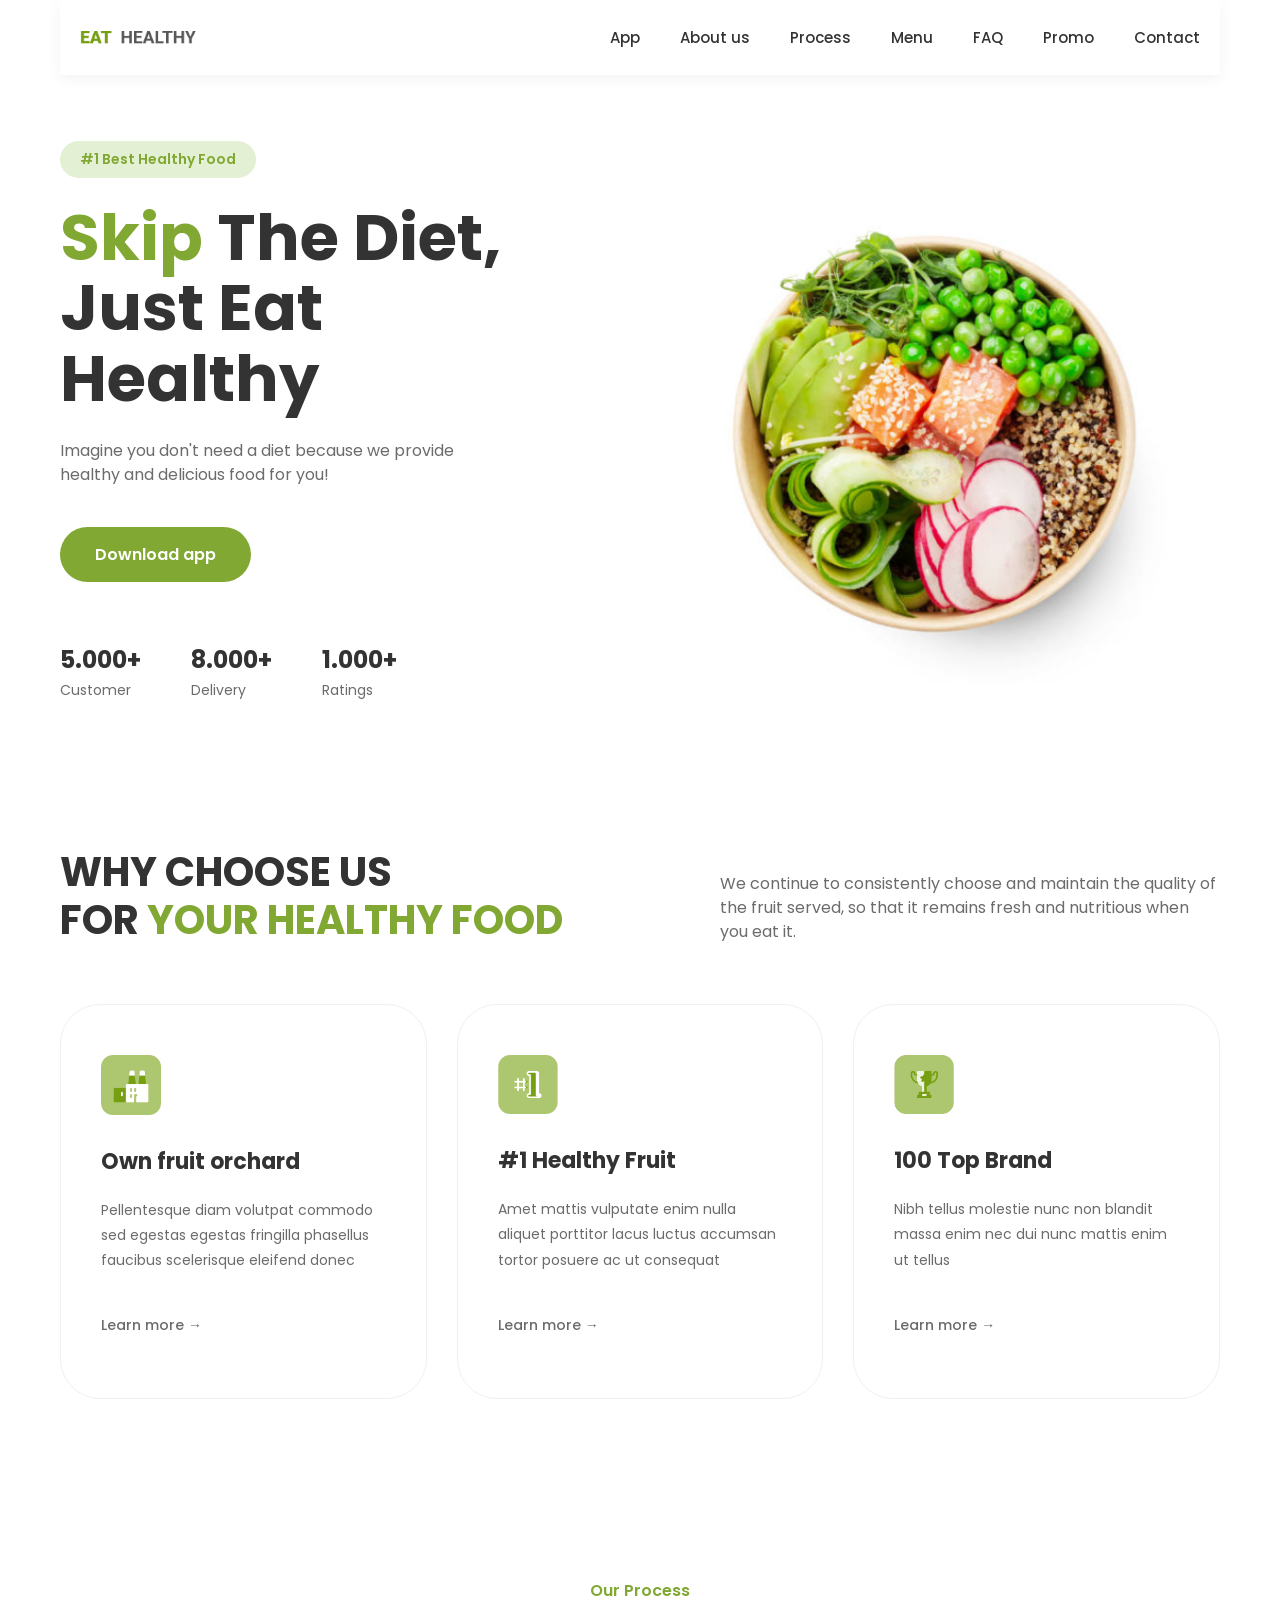
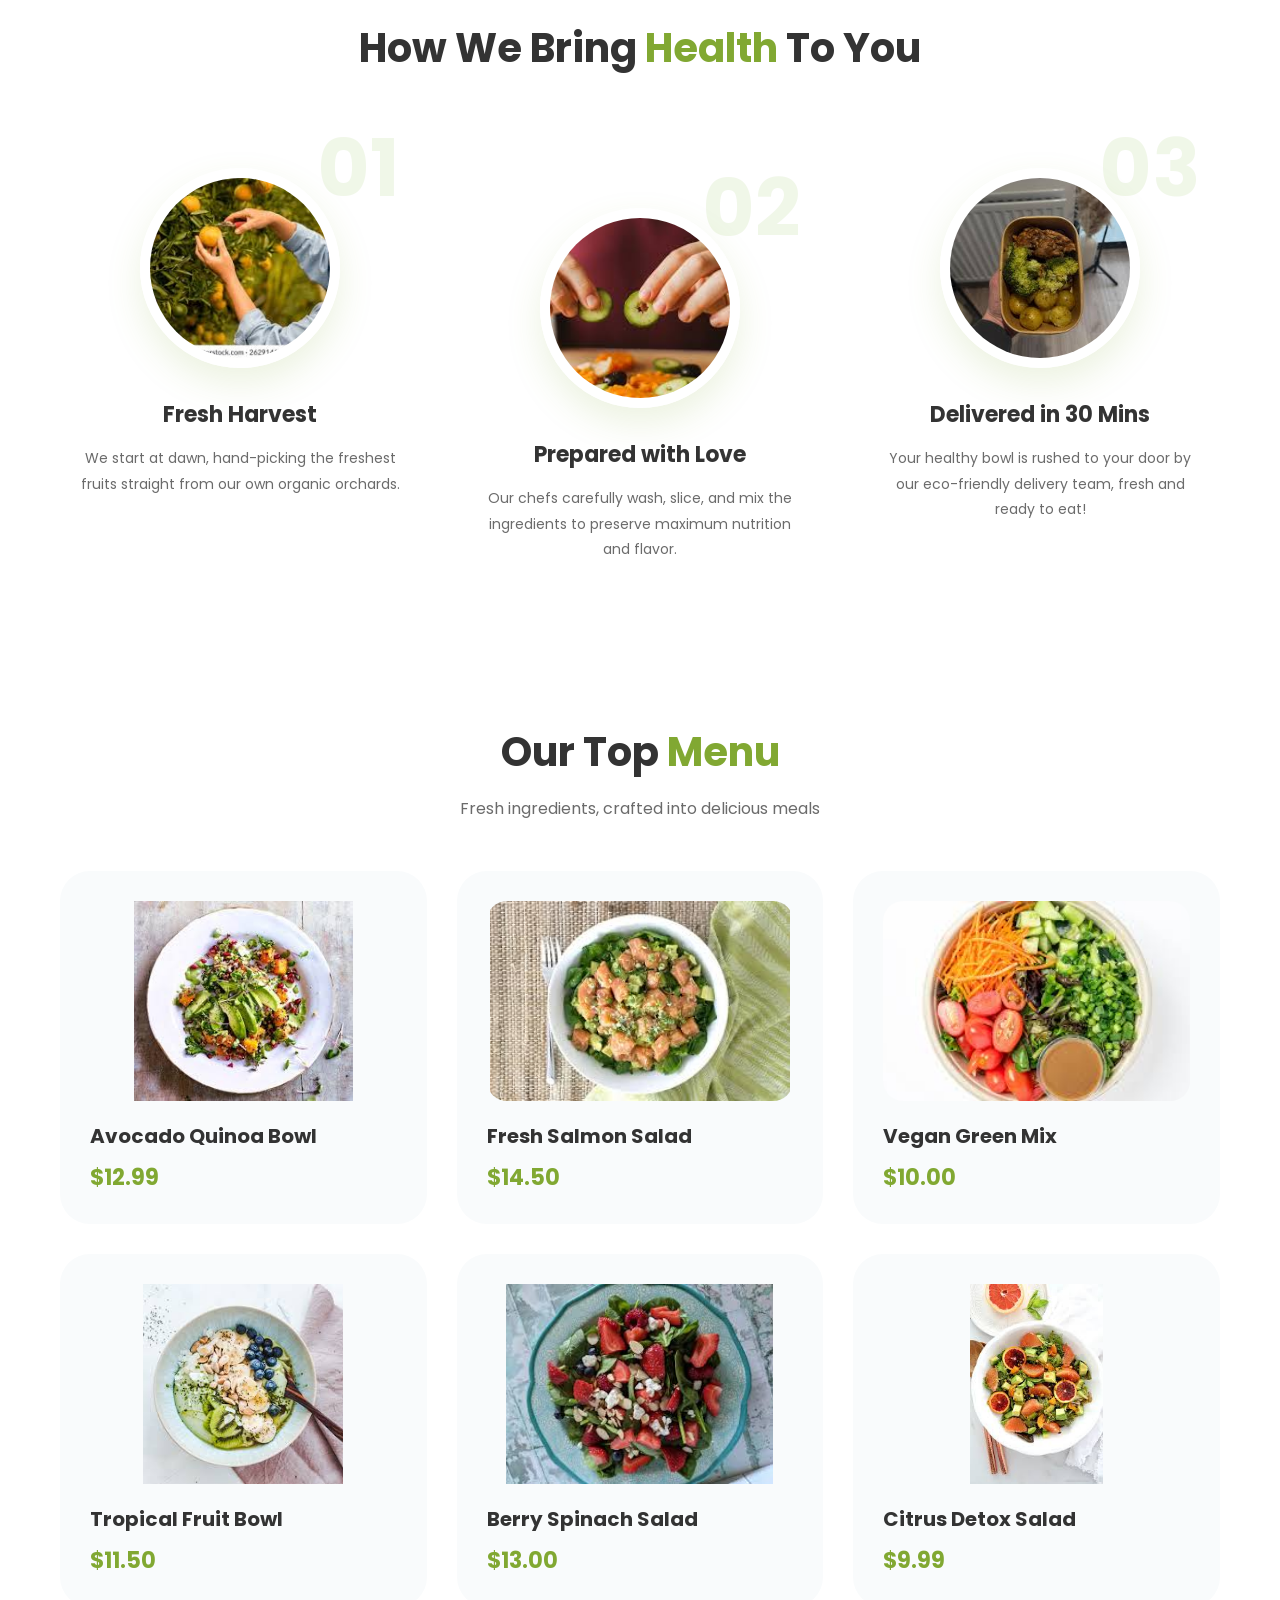
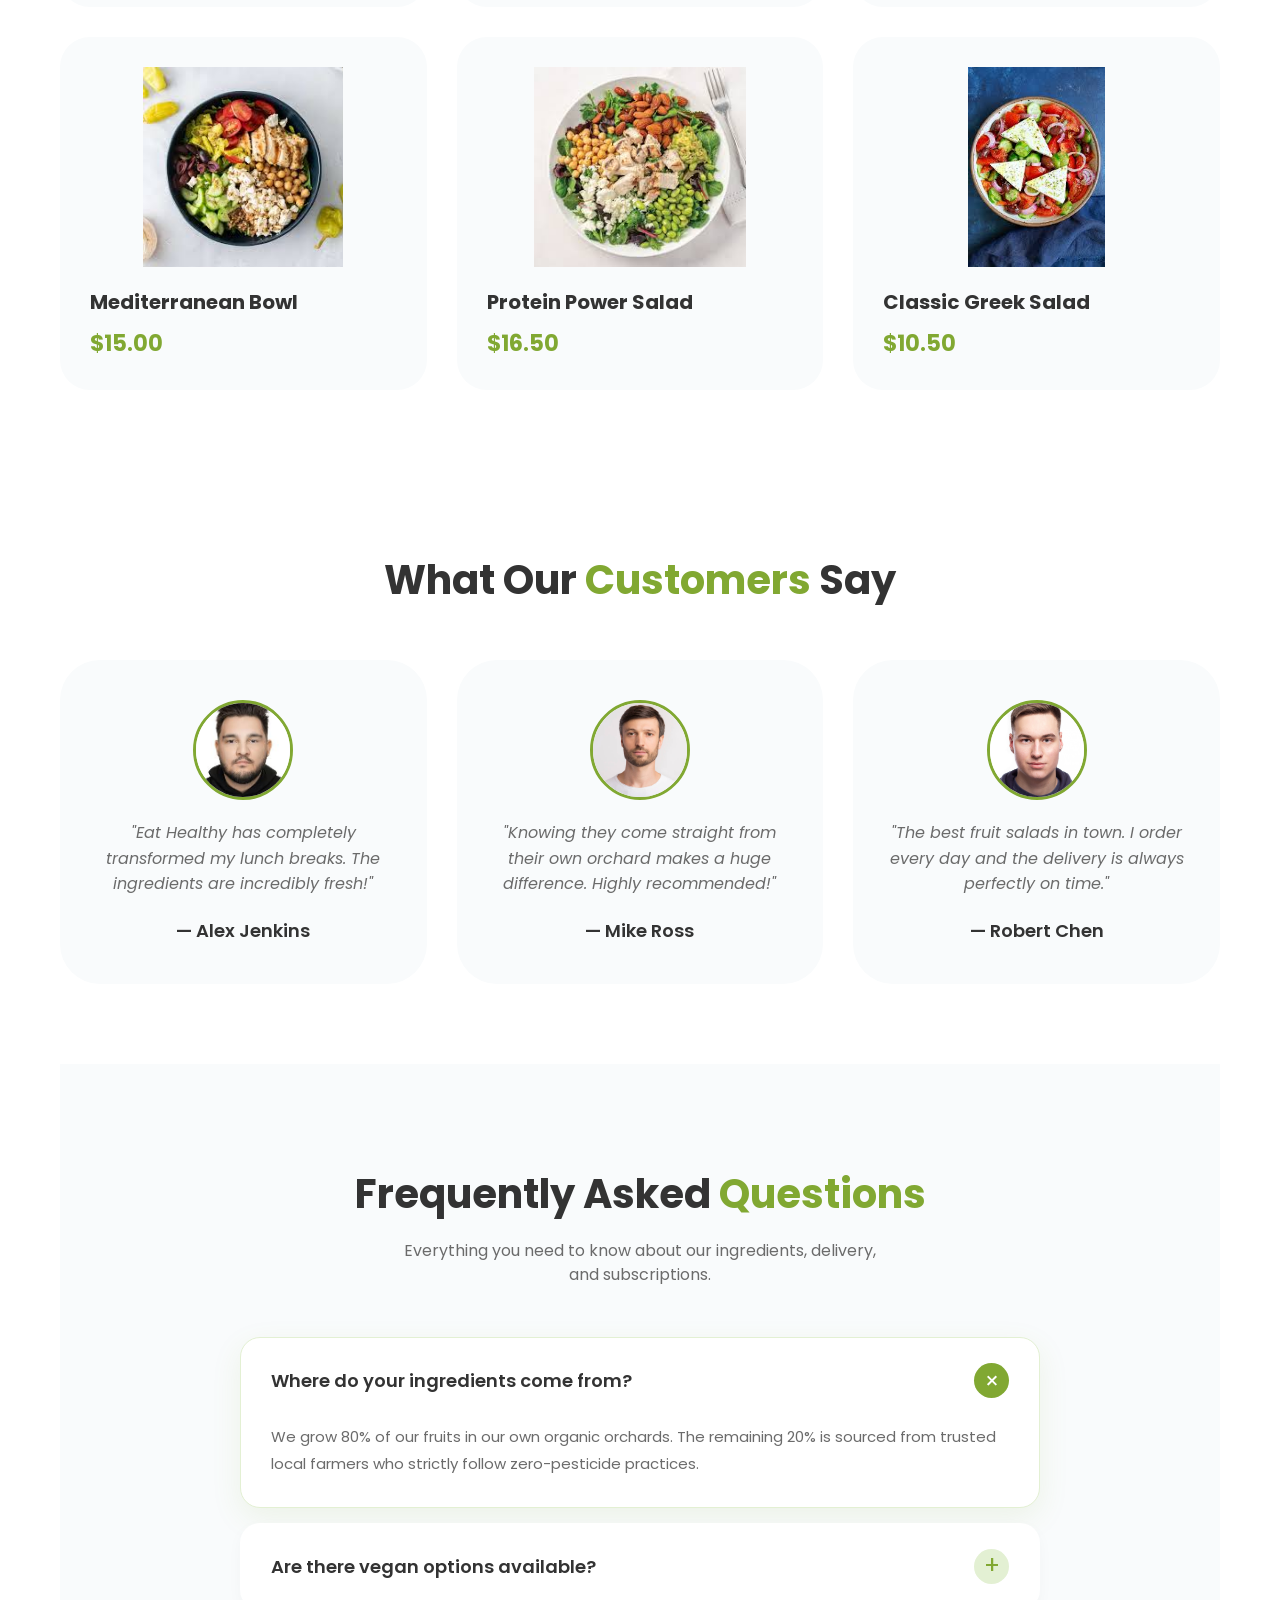
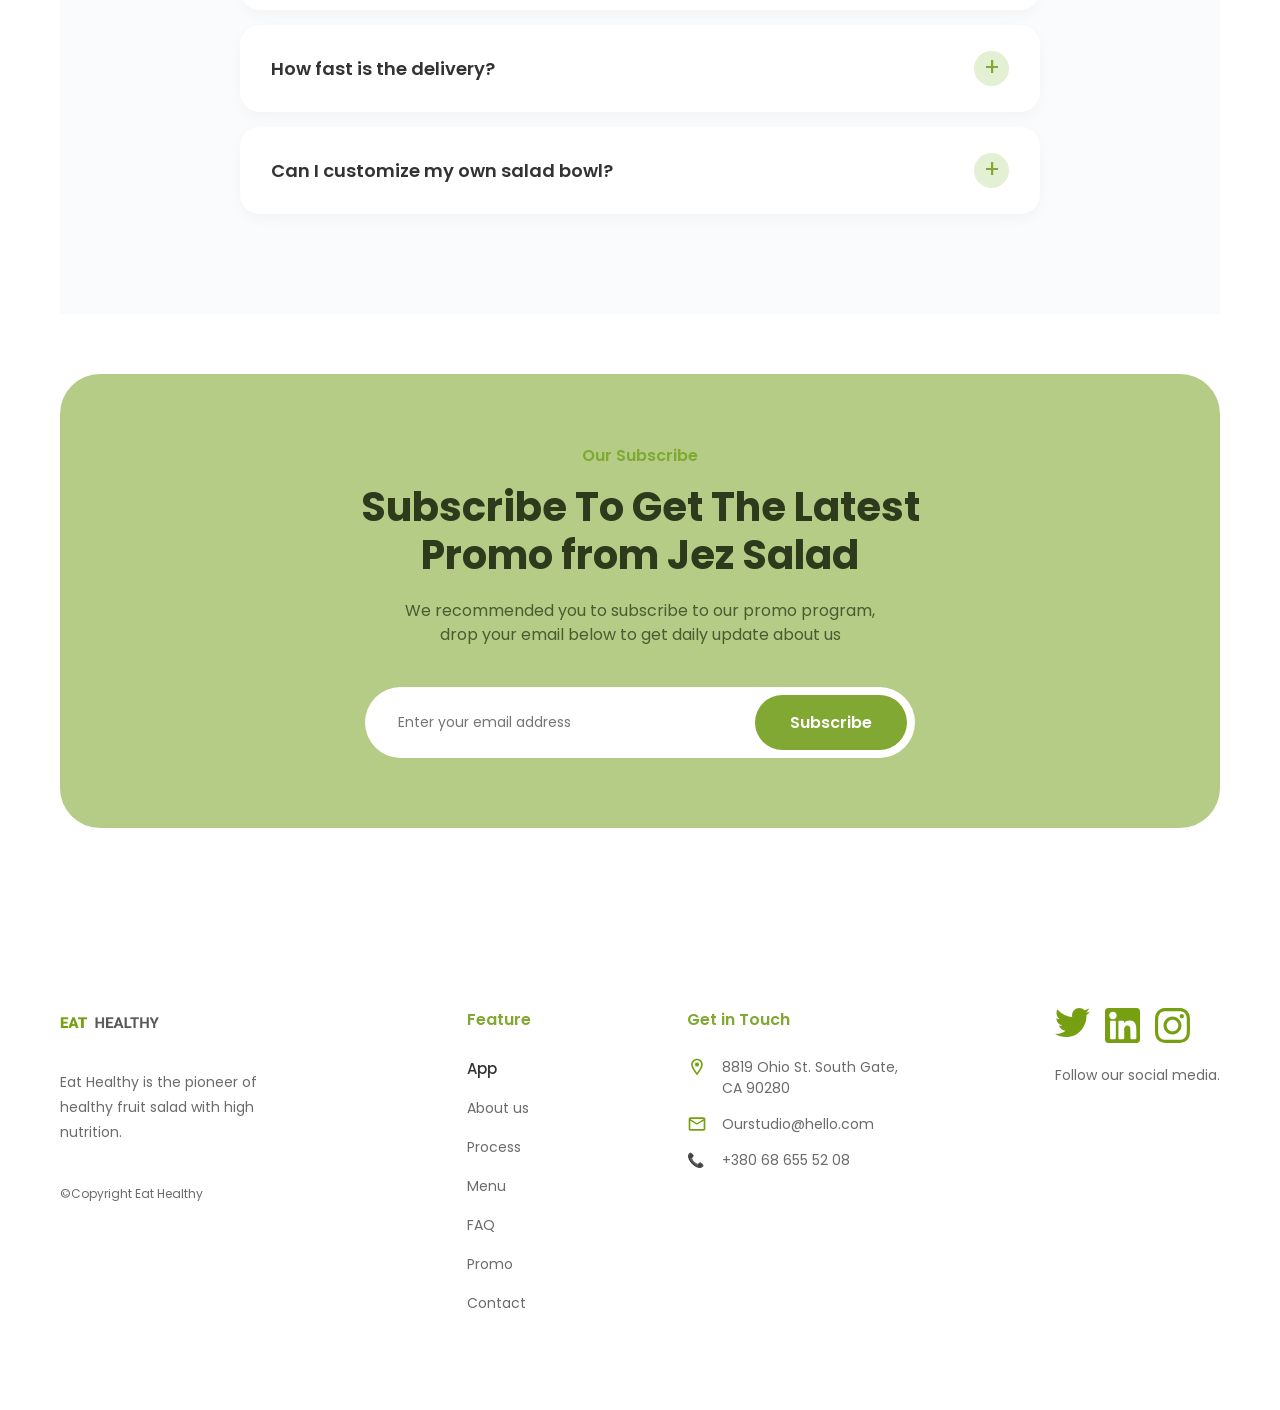
==== index.html @ 8c1a4dd3 "main" ====
<!DOCTYPE html>
<html lang="uk">
<head>
    <meta charset="UTF-8">
    <meta name="viewport" content="width=device-width, initial-scale=1.0">
    <title>Eat Healthy | Home</title>
    <link rel="preconnect" href="https://fonts.googleapis.com">
    <link rel="preconnect" href="https://fonts.gstatic.com" crossorigin>
    <link href="https://fonts.googleapis.com/css2?family=Poppins:wght@400;500;600;700&display=swap" rel="stylesheet">
    <link rel="stylesheet" href="style.css">
</head>
<body>
    <div class="wrapper">
        <header id="top" class="header">
            <a href="index.html" class="header__logo-link">
                <img src="assets/images/logo.png" alt="Eat Healthy" class="header__logo-img">
            </a>
            <nav class="header__nav">
                <ul class="header__menu">
                    <li><a href="index.html#hero" class="header__link">App</a></li>
                    <li><a href="index.html#about" class="header__link">About us</a></li>
                    <li><a href="index.html#process" class="header__link">Process</a></li>
                    <li><a href="index.html#menu" class="header__link">Menu</a></li>
                    <li><a href="index.html#faq" class="header__link">FAQ</a></li>
                    <li><a href="index.html#promo" class="header__link">Promo</a></li>
                    <li><a href="index.html#contact" class="header__link">Contact</a></li>
                </ul>
            </nav>
        </header>

        <main class="main">
            <section id="hero" class="hero">
                <div class="hero__content">
                    <span class="hero__badge">#1 Best Healthy Food</span>
                    <h1 class="hero__title"><span class="text-green">Skip</span> The Diet,<br>Just Eat Healthy</h1>
                    <p class="hero__description">Imagine you don't need a diet because we provide healthy and delicious food for you!</p>
                    <button class="btn hero__btn">Download app</button>
                    
                    <div class="hero__stats">
                        <div class="stat">
                            <span class="stat__number">5.000+</span>
                            <span class="stat__label">Customer</span>
                        </div>
                        <div class="stat">
                            <span class="stat__number">8.000+</span>
                            <span class="stat__label">Delivery</span>
                        </div>
                        <div class="stat">
                            <span class="stat__number">1.000+</span>
                            <span class="stat__label">Ratings</span>
                        </div>
                    </div>
                </div>
                <div class="hero__image-wrapper">
                    <img src="assets/images/hero.jpg" alt="Healthy bowl" class="hero__image">
                </div>
            </section>

            <section id="about" class="features">
                <div class="features__header">
                    <h2 class="features__title">WHY CHOOSE US<br>FOR <span class="text-green">YOUR HEALTHY FOOD</span></h2>
                    <p class="features__description">We continue to consistently choose and maintain the quality of the fruit served, so that it remains fresh and nutritious when you eat it.</p>
                </div>
                
                <div class="features__grid">
                    <article class="feature-card">
                        <img src="assets/images/icons/icon1.png" alt="Orchard" class="feature-card__icon">
                        <h3 class="feature-card__title">Own fruit orchard</h3>
                        <p class="feature-card__text">Pellentesque diam volutpat commodo sed egestas egestas fringilla phasellus faucibus scelerisque eleifend donec</p>
                        <a href="orchard.html" class="feature-card__link">Learn more &rarr;</a>
                    </article>
                    
                    <article class="feature-card">
                        <img src="assets/images/icons/icon2.png" alt="Healthy Fruit" class="feature-card__icon">
                        <h3 class="feature-card__title">#1 Healthy Fruit</h3>
                        <p class="feature-card__text">Amet mattis vulputate enim nulla aliquet porttitor lacus luctus accumsan tortor posuere ac ut consequat</p>
                        <a href="healthy-fruit.html" class="feature-card__link">Learn more &rarr;</a>
                    </article>
                    
                    <article class="feature-card">
                        <img src="assets/images/icons/icon3.png" alt="Top Brand" class="feature-card__icon">
                        <h3 class="feature-card__title">100 Top Brand</h3>
                        <p class="feature-card__text">Nibh tellus molestie nunc non blandit massa enim nec dui nunc mattis enim ut tellus</p>
                        <a href="top-brand.html" class="feature-card__link">Learn more &rarr;</a>
                    </article>
                </div>
            </section>

            <section id="process" class="how-it-works">
                <div class="how-it-works__header">
                    <span class="subscribe__subtitle">Our Process</span>
                    <h2 class="how-it-works__title">How We Bring <span class="text-green">Health</span> To You</h2>
                </div>
                
                <div class="how-it-works__grid">
                    <div class="step">
                        <div class="step__number">01</div>
                        <div class="step__img-wrapper">
                            <img src="assets/images/1-2.jpg" alt="Harvest">
                        </div>
                        <h3 class="step__title">Fresh Harvest</h3>
                        <p class="step__text">We start at dawn, hand-picking the freshest fruits straight from our own organic orchards.</p>
                    </div>

                    <div class="step step--down">
                        <div class="step__number">02</div>
                        <div class="step__img-wrapper">
                            <img src="assets/images/2-3.jpg" alt="Preparation">
                        </div>
                        <h3 class="step__title">Prepared with Love</h3>
                        <p class="step__text">Our chefs carefully wash, slice, and mix the ingredients to preserve maximum nutrition and flavor.</p>
                    </div>

                    <div class="step">
                        <div class="step__number">03</div>
                        <div class="step__img-wrapper">
                            <img src="assets/images/3-4.jpg" alt="Delivery">
                        </div>
                        <h3 class="step__title">Delivered in 30 Mins</h3>
                        <p class="step__text">Your healthy bowl is rushed to your door by our eco-friendly delivery team, fresh and ready to eat!</p>
                    </div>
                </div>
            </section>

            <section id="menu" class="menu">
                <h2 class="menu__title">Our Top <span class="text-green">Menu</span></h2>
                <p class="menu__subtitle">Fresh ingredients, crafted into delicious meals</p>
                
                <div class="menu__grid ">
                    <div class="menu-item menu-card">
                        <div class="menu-item__img-wrapper">
                            <img src="assets/images/1.jpg" alt="Salad">
                        </div>
                        <h3 class="menu-item__title">Avocado Quinoa Bowl</h3>
                        <span class="menu-item__price">$12.99</span>
                    </div>
                    <div class="menu-item menu-card">
                        <div class="menu-item__img-wrapper">
                            <img src="assets/images/2.jpg" alt="Salad">
                        </div>
                        <h3 class="menu-item__title">Fresh Salmon Salad</h3>
                        <span class="menu-item__price">$14.50</span>
                    </div>
                    <div class="menu-item menu-card">
                        <div class="menu-item__img-wrapper">
                            <img src="assets/images/3.jpg" alt="Salad">
                        </div>
                        <h3 class="menu-item__title">Vegan Green Mix</h3>
                        <span class="menu-item__price">$10.00</span>
                    </div>
                    <div class="menu-item menu-card">
                        <div class="menu-item__img-wrapper">
                            <img src="assets/images/4.jpg" alt="Salad">
                        </div>
                        <h3 class="menu-item__title">Tropical Fruit Bowl</h3>
                        <span class="menu-item__price">$11.50</span>
                    </div>
                    <div class="menu-item menu-card">
                        <div class="menu-item__img-wrapper">
                            <img src="assets/images/5.jpg" alt="Salad">
                        </div>
                        <h3 class="menu-item__title">Berry Spinach Salad</h3>
                        <span class="menu-item__price">$13.00</span>
                    </div>
                    <div class="menu-item menu-card">
                        <div class="menu-item__img-wrapper">
                            <img src="assets/images/6.jpg" alt="Salad">
                        </div>
                        <h3 class="menu-item__title">Citrus Detox Salad</h3>
                        <span class="menu-item__price">$9.99</span>
                    </div>
                    <div class="menu-item menu-card">
                        <div class="menu-item__img-wrapper">
                            <img src="assets/images/7.jpg" alt="Salad">
                        </div>
                        <h3 class="menu-item__title">Mediterranean Bowl</h3>
                        <span class="menu-item__price">$15.00</span>
                    </div>
                    <div class="menu-item menu-card">
                        <div class="menu-item__img-wrapper">
                            <img src="assets/images/8.jpg" alt="Salad">
                        </div>
                        <h3 class="menu-item__title">Protein Power Salad</h3>
                        <span class="menu-item__price">$16.50</span>
                    </div>
                    <div class="menu-item menu-card">
                        <div class="menu-item__img-wrapper">
                            <img src="assets/images/9.jpg" alt="Salad">
                        </div>
                        <h3 class="menu-item__title">Classic Greek Salad</h3>
                        <span class="menu-item__price">$10.50</span>
                    </div>
                </div>
            </section>

           <section class="reviews">
                <div class="reviews__header">
                    <h2 class="reviews__title">What Our <span class="text-green">Customers</span> Say</h2>
                </div>
                
                <div class="reviews__grid">
                    <article class="review-card">
                        <div class="review-card__img-wrapper">
                            <img src="assets/images/1-1.jpg" alt="Customer 1" class="review-card__img">
                        </div>
                        <p class="review-card__text">"Eat Healthy has completely transformed my lunch breaks. The ingredients are incredibly fresh!"</p>
                        <span class="review-card__author">— Alex Jenkins</span>
                    </article>

                    <article class="review-card">
                        <div class="review-card__img-wrapper">
                            <img src="assets/images/2-2.jpg" alt="Customer 2" class="review-card__img">
                        </div>
                        <p class="review-card__text">"Knowing they come straight from their own orchard makes a huge difference. Highly recommended!"</p>
                        <span class="review-card__author">— Mike Ross</span>
                    </article>

                    <article class="review-card">
                        <div class="review-card__img-wrapper">
                            <img src="assets/images/3-3.jpg" alt="Customer 3" class="review-card__img">
                        </div>
                        <p class="review-card__text">"The best fruit salads in town. I order every day and the delivery is always perfectly on time."</p>
                        <span class="review-card__author">— Robert Chen</span>
                    </article>
                </div>
            </section>

            <section id="faq" class="faq">
                <div class="faq__container">
                    <div class="faq__header">
                        <h2 class="faq__title">Frequently Asked <span class="text-green">Questions</span></h2>
                        <p class="features__description" style="margin: 0 auto;">Everything you need to know about our ingredients, delivery, and subscriptions.</p>
                    </div>

                    <div class="faq__list">
                        <details class="faq-item" open>
                            <summary class="faq-item__question">Where do your ingredients come from?</summary>
                            <div class="faq-item__answer">
                                <p>We grow 80% of our fruits in our own organic orchards. The remaining 20% is sourced from trusted local farmers who strictly follow zero-pesticide practices.</p>
                            </div>
                        </details>

                        <details class="faq-item">
                            <summary class="faq-item__question">Are there vegan options available?</summary>
                            <div class="faq-item__answer">
                                <p>Absolutely! Over 90% of our menu is fully vegan. Any dressings or toppings that contain dairy or honey are clearly marked on our menu.</p>
                            </div>
                        </details>

                        <details class="faq-item">
                            <summary class="faq-item__question">How fast is the delivery?</summary>
                            <div class="faq-item__answer">
                                <p>We guarantee delivery within 30 minutes for addresses within our primary service zones. We prepare your food the moment your order is confirmed.</p>
                            </div>
                        </details>

                        <details class="faq-item">
                            <summary class="faq-item__question">Can I customize my own salad bowl?</summary>
                            <div class="faq-item__answer">
                                <p>Yes, you can! Use our mobile app to use the 'Build Your Bowl' feature, allowing you to choose your base, up to 5 fruits, and your favorite healthy dressing.</p>
                            </div>
                        </details>
                    </div>
                </div>
            </section>
            <section id="promo" class="subscribe">
                <div class="subscribe__container">
                    <span class="subscribe__subtitle">Our Subscribe</span>
                    <h2 class="subscribe__title">Subscribe To Get The Latest<br>Promo from Jez Salad</h2>
                    <p class="subscribe__description">We recommended you to subscribe to our promo program,<br>drop your email below to get daily update about us</p>
                    
                    <form class="subscribe__form">
                        <input type="email" placeholder="Enter your email address" class="subscribe__input" required>
                        <button type="submit" class="btn subscribe__btn">Subscribe</button>
                    </form>
                </div>
            </section>
        </main>

        <footer id="contact" class="footer">
            <div class="footer__col footer__col--brand">
                <a href="#top" class="footer__logo-link">
                    <img src="assets/images/logo.png" alt="Eat Healthy" class="footer__logo">
                </a>
                <p class="footer__text">Eat Healthy is the pioneer of healthy fruit salad with high nutrition.</p>
                <p class="footer__copyright">&copy;Copyright Eat Healthy</p>
            </div>
            
            <nav class="footer__col">
                <h4 class="footer__title">Feature</h4>
                <ul class="footer__list">
                    <li><a href="index.html#hero" class="header__link">App</a></li>
                    <li><a href="index.html#about" class="footer__link">About us</a></li>
                    <li><a href="index.html#process" class="footer__link">Process</a></li>
                    <li><a href="index.html#menu" class="footer__link">Menu</a></li>
                    <li><a href="index.html#faq" class="footer__link">FAQ</a></li>
                    <li><a href="index.html#promo" class="footer__link">Promo</a></li>
                    <li><a href="index.html#contact" class="footer__link">Contact</a></li>
                </ul>
            </nav>
            
            <div class="footer__col">
                <h4 class="footer__title">Get in Touch</h4>
                <ul class="footer__list footer__list--contact">
                    <li>
                        <img src="assets/images/icons/location.svg" alt="Location" class="footer__icon">
                        <a href="https://www.google.com/maps/place/8819+Ohio+St,+South+Gate,+CA+90280" target="_blank" class="footer__link" style="text-decoration: none;">8819 Ohio St. South Gate,<br>CA 90280</a>
                    </li>
                    <li>
                        <img src="assets/images/icons/email.svg" alt="Email" class="footer__icon">
                        <a href="mailto:Ourstudio@hello.com" class="footer__link">Ourstudio@hello.com</a>
                    </li>
                    <li>
                        <span class="footer__icon">📞</span>
                        <a href="tel:+380686555208" class="footer__link">+380 68 655 52 08</a>
                    </li>
                </ul>
            </div>
            
            <div class="footer__col footer__col--social">
                <div class="footer__socials">
                    <a href="#"><img src="assets/images/icons/twiter.svg" alt="Twitter"></a>
                    <a href="#"><img src="assets/images/icons/linkedin.svg" alt="LinkedIn"></a>
                    <a href="#"><img src="assets/images/icons/instagram.svg" alt="Instagram"></a>
                </div>
                <p class="footer__text">Follow our social media.</p>
            </div>
        </footer>
    </div>
</body>
</html>
---- style.css ----
/* Базові налаштування та змінні */
:root {
    --primary-green: #81A832;
    --badge-bg: #E3F0D3;
    --text-dark: #333333;
    --text-gray: #6B6B6B;
    --bg-light: #FFFFFF;
}

html {
    scroll-behavior: smooth;
}

* {
    margin: 0;
    padding: 0;
    box-sizing: border-box;
}

body {
    font-family: 'Poppins', sans-serif;
    color: var(--text-dark);
    background-color: var(--bg-light);
    line-height: 1.5;
}

img {
    max-width: 100%;
    display: block;
}

.wrapper {
    max-width: 1200px;
    margin: 0 auto;
    padding: 0 20px;
}

.text-green {
    color: var(--primary-green);
}

.btn {
    background-color: var(--primary-green);
    color: #FFFFFF;
    border: none;
    border-radius: 30px;
    padding: 15px 35px;
    font-family: inherit;
    font-weight: 600;
    font-size: 16px;
    cursor: pointer;
    transition: opacity 0.3s ease;
}

.btn:hover {
    opacity: 0.9;
}

/* Header (ОНОВЛЕНО ДЛЯ НАВІГАЦІЇ) */
.header {
    padding: 20px 0; /* Трохи зменшив відступи, щоб при скролі хедер не займав забагато місця */
    display: flex;
    justify-content: space-between;
    align-items: center;
    
    /* Додаємо "липкість" */
    position: sticky;
    top: 0;
    z-index: 1000; /* Щоб хедер гарантовано був поверх усіх інших секцій та фотографій */
    background-color: var(--bg-light); /* Білий фон обов'язковий */
    box-shadow: 0 4px 15px rgba(0, 0, 0, 0.05); /* Легка тінь для відокремлення від контенту */
}

.header__logo-img {
    margin-left: 20px;
    height: 35px;
}

.header__nav {
    margin-right: 20px;
    display: flex;
    align-items: center;
}

.header__menu {
    display: flex;
    gap: 40px;
    list-style: none;
}

.header__link {
    text-decoration: none;
    color: var(--text-dark);
    font-weight: 500;
    font-size: 15px;
    transition: color 0.3s ease;
}

.header__link:hover {
    color: var(--primary-green);
}

/* Hero Section */
.hero {
    display: flex;
    align-items: center;
    justify-content: space-between;
    padding: 50px 0;
    gap: 40px;
}

.hero__content {
    max-width: 500px;
}

.hero__badge {
    display: inline-block;
    background-color: var(--badge-bg);
    color: var(--primary-green);
    padding: 8px 20px;
    border-radius: 20px;
    font-size: 14px;
    font-weight: 600;
    margin-bottom: 25px;
}

.hero__title {
    font-size: 64px;
    line-height: 1.1;
    margin-bottom: 25px;
    font-weight: 700;
}

.hero__description {
    color: var(--text-gray);
    margin-bottom: 40px;
    font-size: 16px;
    max-width: 400px;
}

.hero__stats {
    display: flex;
    gap: 50px;
    margin-top: 60px;
}

.stat__number {
    display: block;
    font-size: 24px;
    font-weight: 700;
}

.stat__label {
    font-size: 14px;
    color: var(--text-gray);
}

.hero__image-wrapper {
    width: 50%;
    display: flex;
    justify-content: flex-end;
}

/* Features Section (Тепер id="about") */
.features {
    padding: 80px 0;
}

.features__header {
    display: flex;
    justify-content: space-between;
    align-items: flex-end;
    margin-bottom: 60px;
    gap: 40px;
}

.features__title {
    font-size: 40px;
    line-height: 1.2;
    flex: 1;
}

.features__description {
    color: var(--text-gray);
    flex: 1;
    max-width: 500px;
}

.features__grid {
    display: grid;
    grid-template-columns: repeat(3, 1fr);
    gap: 30px;
}

.feature-card {
    background: #FFFFFF;
    border: 1px solid #F0F0F0;
    border-radius: 40px;
    padding: 50px 40px;
    transition: all 0.4s cubic-bezier(0.175, 0.885, 0.32, 1.275);
}

.feature-card:hover,
.feature-card--active {
    transform: scale(1.03);
    box-shadow: 0 20px 50px rgba(129, 168, 50, 0.15);
    border-color: transparent;
}

.feature-card__icon {
    width: 60px;
    margin-bottom: 30px;
}

.feature-card__title {
    font-size: 22px;
    margin-bottom: 20px;
}

.feature-card__text {
    color: var(--text-gray);
    font-size: 14px;
    margin-bottom: 30px;
    line-height: 1.8;
}

.feature-card__link {
    display: inline-flex;
    align-items: center;
    gap: 10px;
    color: var(--text-gray);
    text-decoration: none;
    font-weight: 500;
    font-size: 14px;
    padding: 12px 25px;
    border-radius: 30px;
    background-color: transparent;
    transition: all 0.3s ease;
    margin-left: -25px;
}

.feature-card:hover .feature-card__link,
.feature-card--active .feature-card__link {
    background-color: var(--primary-green);
    color: #FFFFFF;
}

/* НОВА СЕКЦІЯ: Menu */
.menu-card:hover {
    transform: translateY(-10px);
    box-shadow: 0 20px 50px rgba(129, 168, 50, 0.15);
    background-color: #FFFFFF;
}

.menu {
    padding: 80px 0;
    text-align: center;
}

.menu__title {
    font-size: 40px;
    margin-bottom: 15px;
}

.menu__subtitle {
    color: var(--text-gray);
    margin-bottom: 50px;
}

.menu__grid {
    display: grid;
    grid-template-columns: repeat(3, 1fr);
    gap: 30px;
}

.menu-item {
    background: #F9FBFC;
    border-radius: 30px;
    padding: 30px;
    text-align: left;
}

.menu-item__img-wrapper {
    height: 200px;
    display: flex;
    align-items: center;
    justify-content: center;
    margin-bottom: 20px;
    border-radius: 20px;
    overflow: hidden;
}

.menu-item__img-wrapper img {
    height: 100%;
    object-fit: cover;
}

.menu-item__title {
    font-size: 20px;
    margin-bottom: 10px;
}

.menu-item__price {
    font-size: 22px;
    font-weight: 700;
    color: var(--primary-green);
}

/* НОВА СЕКЦІЯ: Reviews */
.reviews {
    padding: 80px 0;
}

.reviews__header {
    text-align: center;
    margin-bottom: 50px;
}

.reviews__title {
    font-size: 40px;
}

.reviews__grid {
    display: grid;
    grid-template-columns: repeat(3, 1fr);
    gap: 30px;
}

.review-card {
    background-color: #F9FBFC; /* Легкий фон для карток */
    border-radius: 40px;
    padding: 40px 30px;
    text-align: center;
    transition: all 0.4s cubic-bezier(0.175, 0.885, 0.32, 1.275); /* Плавна анімація з відскоком */
}

/* Ховер-ефект: картка підіймається і з'являється тінь */
.review-card:hover {
    transform: translateY(-10px);
    box-shadow: 0 20px 50px rgba(129, 168, 50, 0.15);
    background-color: #FFFFFF;
}

.review-card__img-wrapper {
    width: 100px;
    height: 100px;
    margin: 0 auto 20px;
    border-radius: 50%; /* Робить фотографії круглими */
    overflow: hidden;
    border: 3px solid var(--primary-green); /* Зелена рамочка навколо фото */
}

.review-card__img {
    width: 100%;
    height: 100%;
    object-fit: cover; /* Фотографія красиво заповнює круг без спотворень */
}

.review-card__text {
    font-size: 16px;
    color: var(--text-gray);
    font-style: italic;
    margin-bottom: 20px;
    line-height: 1.6;
}

.review-card__author {
    font-weight: 600;
    font-size: 18px;
    color: var(--text-dark);
}

/* =========================================
   НОВА СЕКЦІЯ: Як це працює (How it works)
   ========================================= */
.how-it-works {
    padding: 100px 0;
    text-align: center;
}

.how-it-works__header {
    margin-bottom: 70px;
}

.how-it-works__title {
    font-size: 40px;
    margin-top: 10px;
}

.how-it-works__grid {
    display: grid;
    grid-template-columns: repeat(3, 1fr);
    gap: 40px;
    position: relative;
}

/* Створюємо лінію, що з'єднує кроки на фоні */
.how-it-works__grid::before {
    content: '';
    position: absolute;
    top: 150px; /* Приблизно центр круглих картинок */
    left: 10%;
    right: 10%;
    height: 2px;
    background: dashed 2px var(--badge-bg);
    z-index: 0;
}

.step {
    position: relative;
    z-index: 1; /* Щоб картки були над лінією */
    background-color: var(--bg-light);
    padding: 20px;
    transition: transform 0.3s ease;
}

/* Центральний крок трохи опущений для ефекту "хвилі" */
.step--down {
    transform: translateY(40px);
}

.step:hover {
    transform: translateY(-5px);
}
.step--down:hover {
    transform: translateY(35px);
}

.step__number {
    position: absolute;
    top: -20px;
    right: 20px;
    font-size: 80px;
    font-weight: 700;
    color: var(--badge-bg);
    opacity: 0.5;
    line-height: 1;
    z-index: -1;
}

.step__img-wrapper {
    width: 200px;
    height: 200px;
    margin: 0 auto 30px;
    border-radius: 50%;
    overflow: hidden;
    border: 10px solid #FFFFFF;
    box-shadow: 0 15px 35px rgba(129, 168, 50, 0.15);
}

.step__img-wrapper img {
    width: 100%;
    height: 100%;
    object-fit: cover;
}

.step__title {
    font-size: 22px;
    margin-bottom: 15px;
}

.step__text {
    color: var(--text-gray);
    font-size: 14px;
    line-height: 1.8;
}

/* =========================================
   НОВА СЕКЦІЯ: Інтерактивний FAQ
   ========================================= */
.faq {
    padding: 100px 0;
    background-color: #F9FBFC; /* Легкий фон для відділення секції */
}

.faq__container {
    max-width: 800px; /* Звужуємо для зручності читання */
    margin: 0 auto;
}

.faq__header {
    text-align: center;
    margin-bottom: 50px;
}

.faq__title {
    font-size: 40px;
    margin-bottom: 15px;
}

.faq__list {
    display: flex;
    flex-direction: column;
    gap: 15px;
}

/* Стилізація самого тегу details */
.faq-item {
    background-color: #FFFFFF;
    border-radius: 20px;
    box-shadow: 0 5px 15px rgba(0, 0, 0, 0.03);
    overflow: hidden;
    border: 1px solid transparent;
    transition: all 0.3s ease;
}

.faq-item[open] {
    border-color: var(--badge-bg);
    box-shadow: 0 10px 30px rgba(129, 168, 50, 0.1);
}

/* Ховаємо стандартний трикутник браузера */
.faq-item summary::-webkit-details-marker {
    display: none;
}

.faq-item__question {
    list-style: none; /* Для інших браузерів */
    padding: 25px 30px;
    font-size: 18px;
    font-weight: 600;
    cursor: pointer;
    position: relative;
    display: flex;
    justify-content: space-between;
    align-items: center;
    color: var(--text-dark);
    transition: color 0.3s ease;
}

.faq-item__question:hover {
    color: var(--primary-green);
}

/* Кастомний "плюсик" за допомогою CSS */
.faq-item__question::after {
    content: '+';
    font-size: 24px;
    font-weight: 400;
    color: var(--primary-green);
    background-color: var(--badge-bg);
    width: 35px;
    height: 35px;
    display: flex;
    align-items: center;
    justify-content: center;
    border-radius: 50%;
    transition: transform 0.3s ease;
}

/* Перетворюємо "плюсик" на "хрестик" коли відкрито */
.faq-item[open] .faq-item__question::after {
    transform: rotate(45deg);
    background-color: var(--primary-green);
    color: #FFFFFF;
}

.faq-item__answer {
    padding: 0 30px 30px 30px;
    color: var(--text-gray);
    line-height: 1.8;
    font-size: 15px;
    animation: fadeInDown 0.4s ease-in-out;
}

/* Легка анімація появи тексту */
@keyframes fadeInDown {
    from {
        opacity: 0;
        transform: translateY(-10px);
    }
    to {
        opacity: 1;
        transform: translateY(0);
    }
}
/* =========================================
   НОВА СЕКЦІЯ: Promo / Subscribe
   ========================================= */
.subscribe {
    padding: 60px 0 100px;
}

.subscribe__container {
    background-color: #B4CC86;
    border-radius: 40px;
    padding: 70px;
    text-align: center;
}

.subscribe__subtitle {
    color: var(--primary-green);
    font-size: 16px;
    font-weight: 600;
    margin-bottom: 15px;
    display: block;
}

.subscribe__title {
    font-size: 40px;
    color: #2D3A1B;
    margin-bottom: 20px;
    line-height: 1.2;
}

.subscribe__description {
    color: #4A5B32;
    margin-bottom: 40px;
}

.subscribe__form {
    display: flex;
    max-width: 550px;
    margin: 0 auto;
    background: #FFFFFF;
    padding: 8px;
    border-radius: 40px;
}

.subscribe__input {
    flex: 1;
    border: none;
    padding: 0 25px;
    border-radius: 40px;
    outline: none;
    font-family: inherit;
    font-size: 14px;
}

/* Footer */
.footer {
    display: flex;
    justify-content: space-between;
    padding: 80px 0;
    gap: 30px;
}

.footer__col--brand {
    max-width: 250px;
}

.footer__logo-link {
    display: inline-block;
    margin-bottom: 25px;
}

.footer__logo {
    height: 30px;
}

.footer__text {
    color: var(--text-gray);
    font-size: 14px;
    line-height: 1.8;
}

.footer__copyright {
    font-size: 12px;
    color: var(--text-gray);
    margin-top: 40px;
}

.footer__title {
    color: var(--primary-green);
    font-size: 16px;
    margin-bottom: 25px;
    font-weight: 600;
}

.footer__list {
    list-style: none;
}

.footer__list li {
    margin-bottom: 15px;
}

.footer__link {
    text-decoration: none;
    color: var(--text-gray);
    font-size: 14px;
    transition: color 0.3s ease;
}

.footer__link:hover {
    color: var(--primary-green);
}

.footer__list--contact li {
    display: flex;
    gap: 15px;
    align-items: flex-start;
    color: var(--text-gray);
    font-size: 14px;
}

.footer__icon {
    width: 20px;
    flex-shrink: 0;
}

.footer__socials {
    display: flex;
    gap: 15px;
    margin-bottom: 20px;
}

.footer__socials img {
    width: 35px;
    transition: transform 0.3s ease;
}

.footer__socials a:hover img {
    transform: translateY(-3px);
}

/* =========================================
   АДАПТИВНІСТЬ (Медіа-запити)
   ========================================= */

/* Планшети (екрани до 992px) */
@media (max-width: 992px) {
    /* Hero */
    .hero {
        flex-direction: column;
        text-align: center;
    }
    .hero__content {
        max-width: 100%;
        display: flex;
        flex-direction: column;
        align-items: center;
    }
    .hero__description {
        margin: 0 auto 40px;
    }
    .hero__image-wrapper {
        width: 80%;
        justify-content: center;
        margin-top: 20px;
    }

    /* Зміна сіток з 3 на 2 колонки */
    .features__grid,
    .menu__grid,
    .reviews__grid,
    .how-it-works__grid {
        grid-template-columns: repeat(2, 1fr);
    }

    .features__header {
        flex-direction: column;
        align-items: center;
        text-align: center;
    }

    /* Вимикаємо "хвилю" і лінію для секції Process, бо ламається симетрія */
    .how-it-works__grid::before {
        display: none; 
    }
    .step--down {
        transform: translateY(0); 
    }
    .step--down:hover {
        transform: translateY(-5px);
    }

    /* Footer: 2 колонки */
    .footer {
        flex-wrap: wrap;
    }
    .footer__col {
        flex: 1 1 40%; 
    }
}

/* Мобільні телефони (екрани до 768px) */
@media (max-width: 768px) {
    /* Header */
    .header {
        flex-direction: column;
        gap: 20px;
        padding: 15px 0;
    }
    .header__logo-img {
        margin-left: 0;
    }
    .header__nav {
        margin-right: 0;
        width: 100%;
    }
    .header__menu {
        justify-content: center;
        flex-wrap: wrap; /* Дозволяємо пунктам переноситись на новий рядок */
        gap: 15px;
    }

    /* Типографіка: зменшуємо величезні заголовки */
    .hero__title {
        font-size: 40px;
    }
    .features__title, 
    .menu__title, 
    .reviews__title, 
    .how-it-works__title, 
    .faq__title, 
    .subscribe__title,
    .page-header__title {
        font-size: 32px;
    }
    
    .hero__stats {
        gap: 20px;
        justify-content: center;
        flex-wrap: wrap;
    }

    /* Всі сітки в 1 колонку */
    .features__grid,
    .menu__grid,
    .reviews__grid,
    .how-it-works__grid {
        grid-template-columns: 1fr;
    }

    /* FAQ */
    .faq-item__question {
        font-size: 16px;
        padding: 20px;
    }

    /* Subscribe Form */
    .subscribe__container {
        padding: 40px 20px;
    }
    .subscribe__form {
        flex-direction: column;
        background: transparent;
        gap: 15px;
    }
    .subscribe__input {
        padding: 15px 25px;
        background: #FFFFFF;
    }
    .subscribe__btn {
        width: 100%;
    }

    /* Footer: 1 колонка, все по центру */
    .footer {
        flex-direction: column;
        text-align: center;
        gap: 40px;
    }
    .footer__col {
        flex: 1 1 100%;
    }
    .footer__col--brand {
        margin: 0 auto;
    }
    .footer__list--contact li {
        justify-content: center;
    }
    .footer__socials {
        justify-content: center;
    }
}

/* Дрібні мобілки (до 480px) */
@media (max-width: 480px) {
    .hero__title {
        font-size: 32px;
    }
    .hero__image-wrapper {
        width: 100%;
    }
}
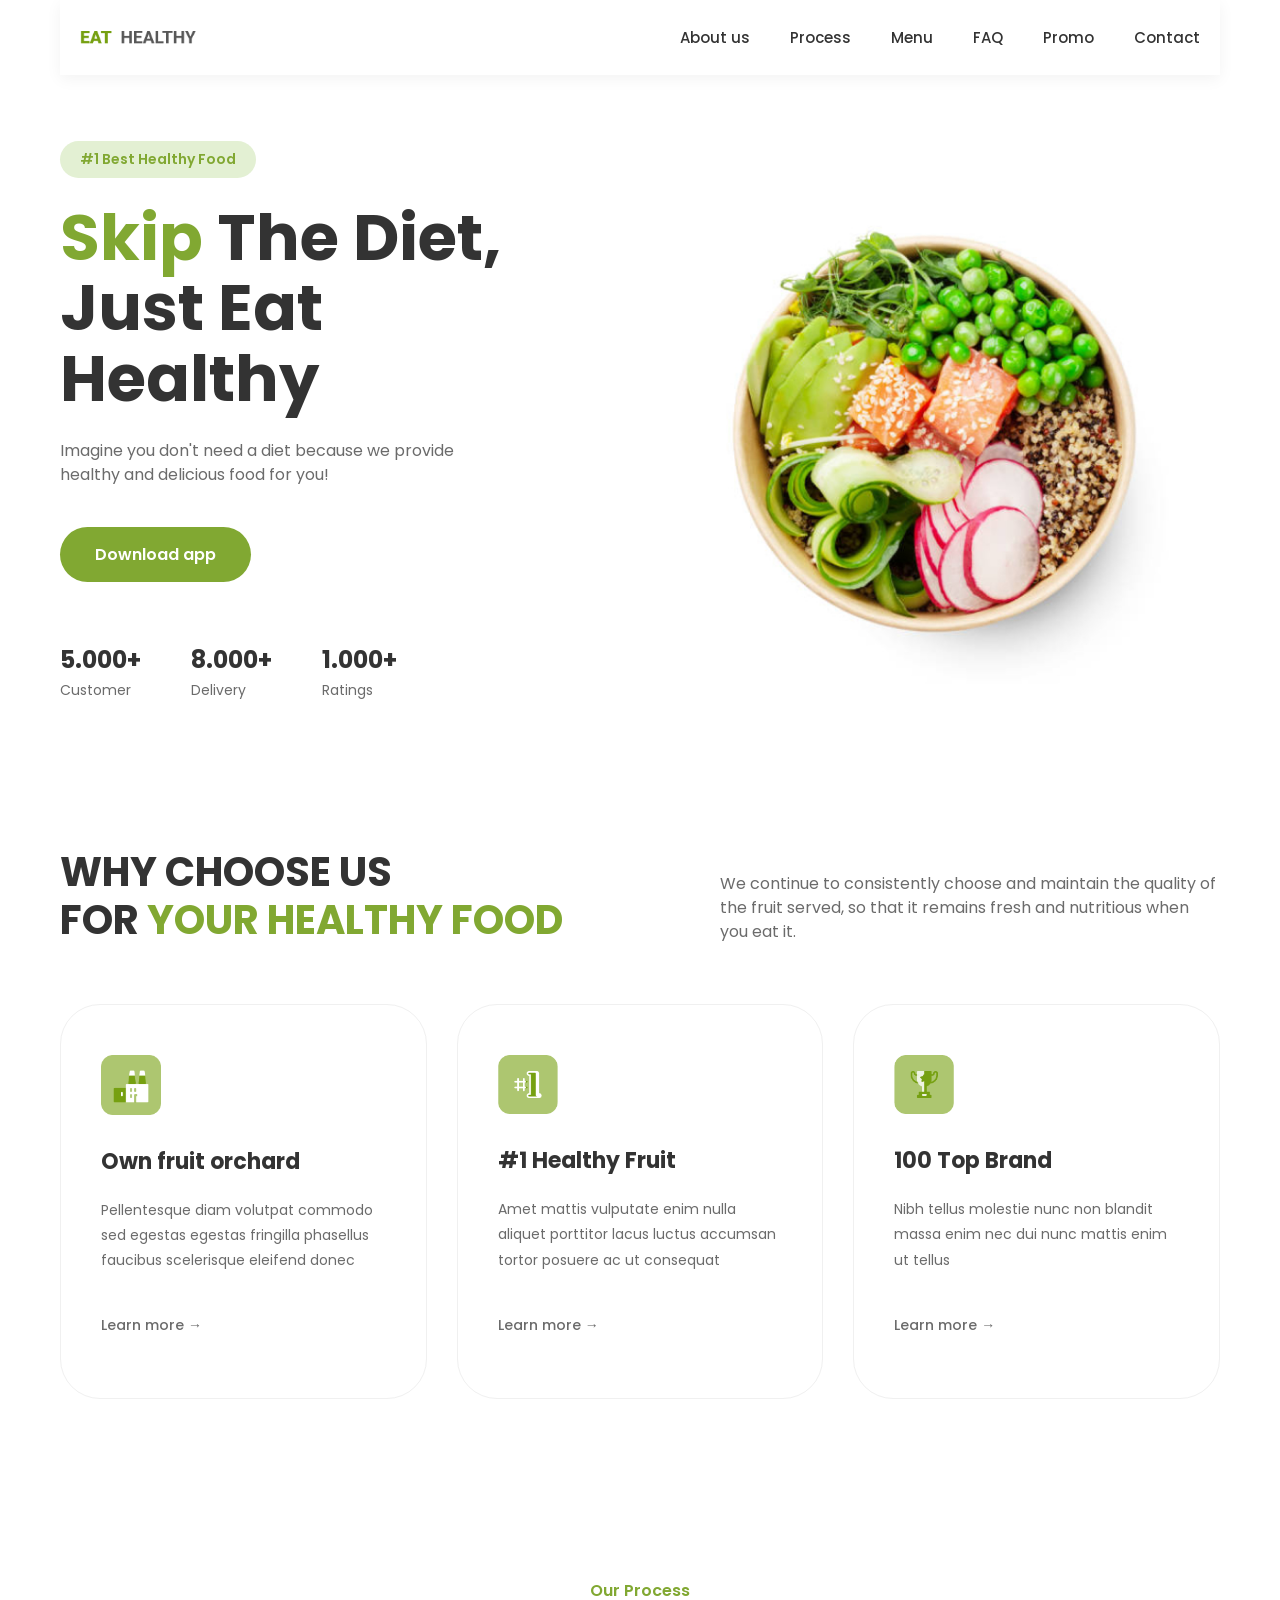
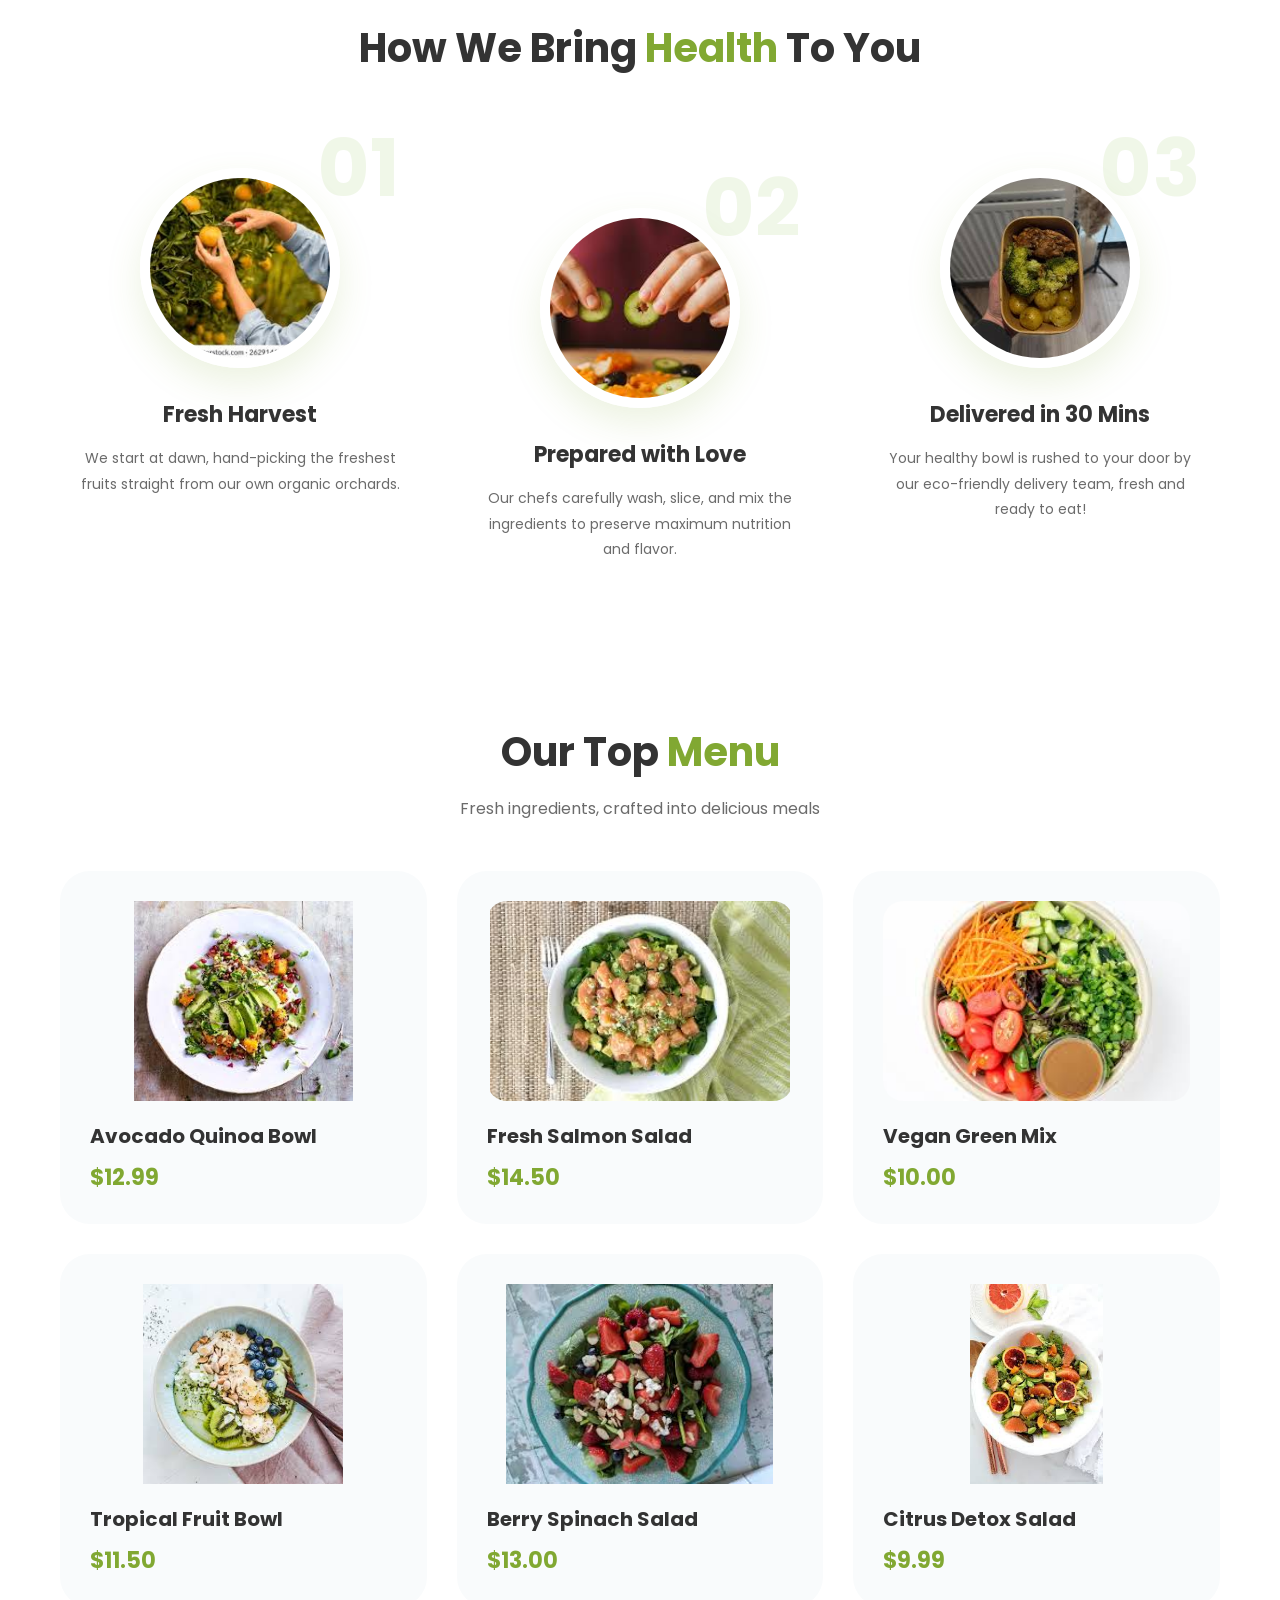
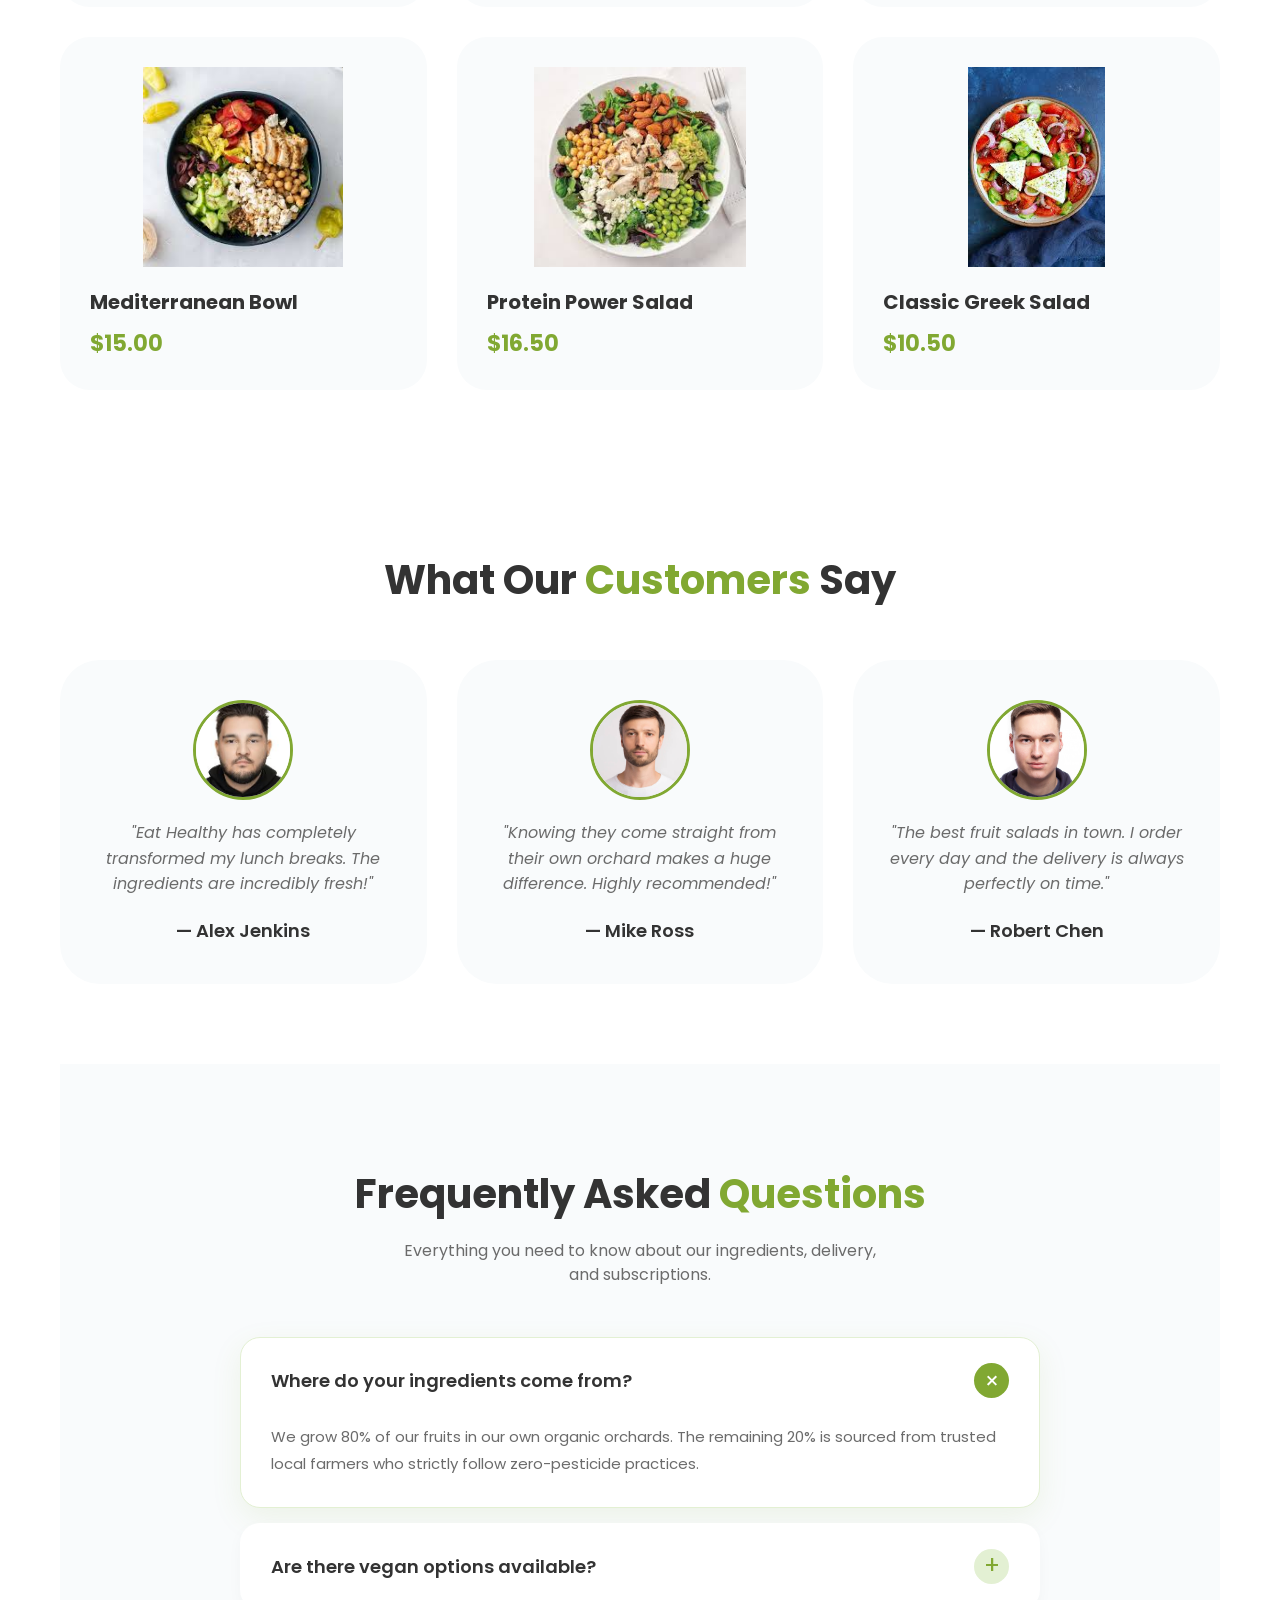
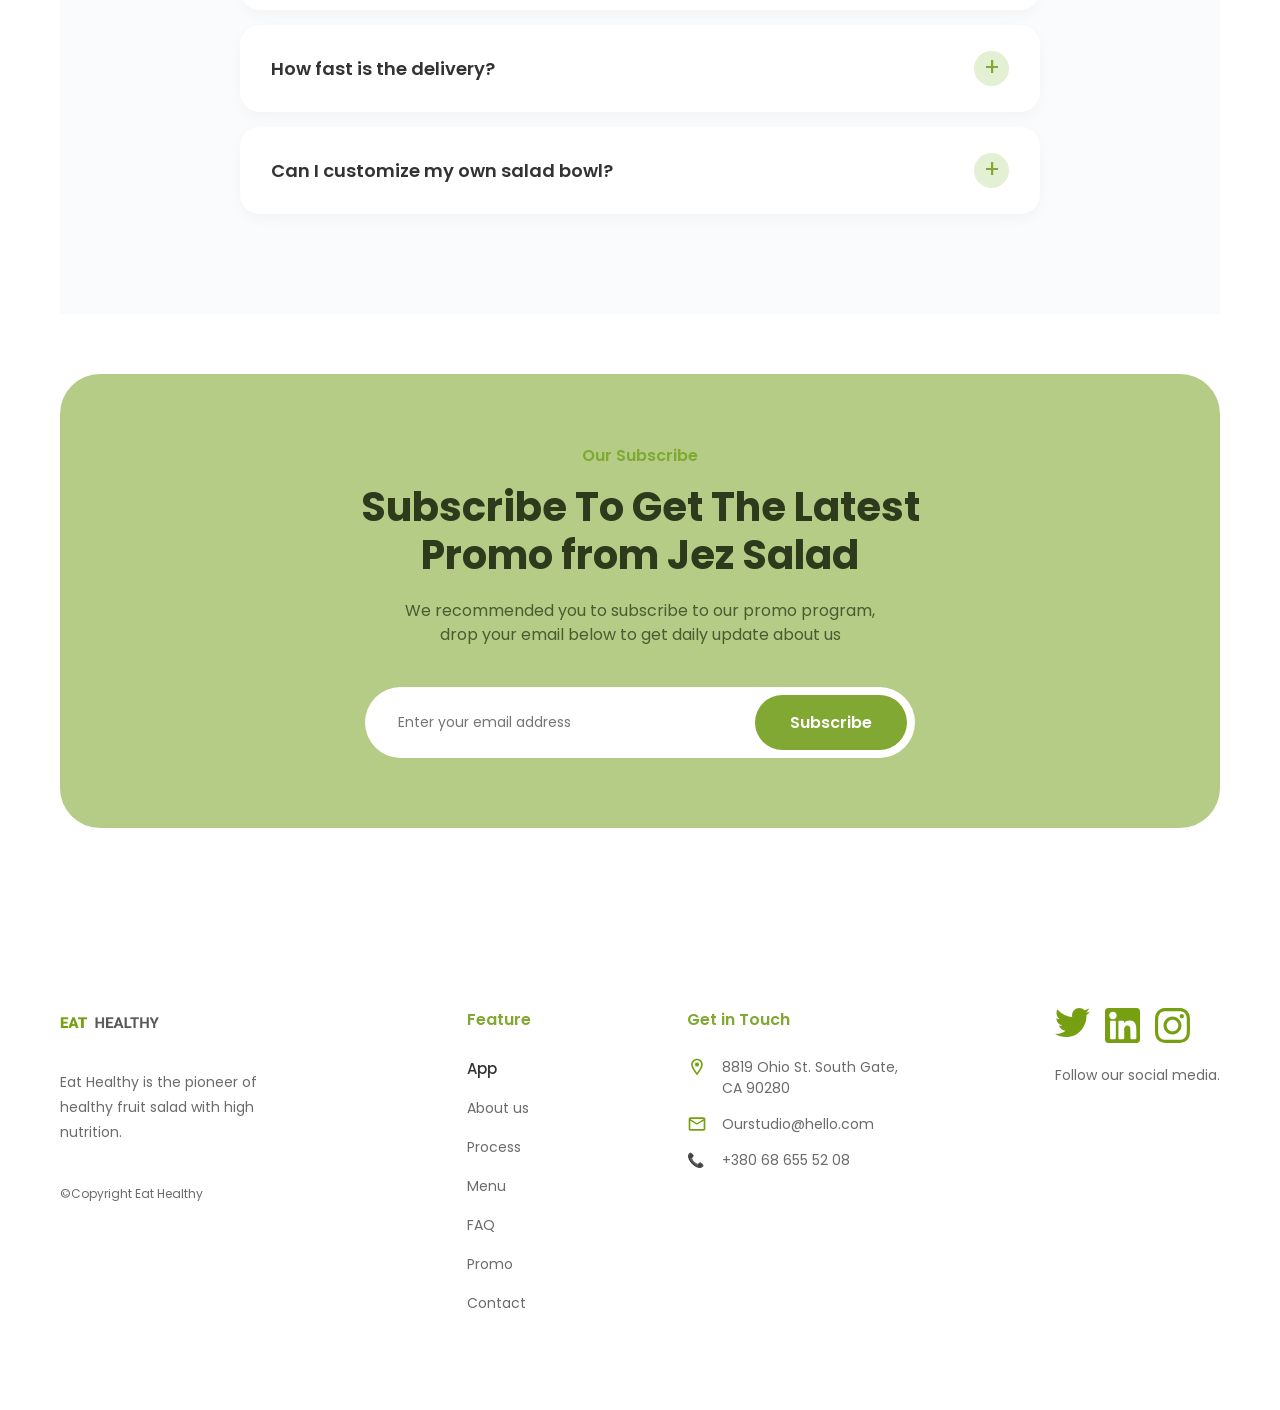
==== commit f435c76b: "2" ====
--- a/index.html
+++ b/index.html
@@ -11,13 +11,20 @@
 </head>
 <body>
     <div class="wrapper">
-        <header id="top" class="header">
+       <header id="top" class="header">
             <a href="index.html" class="header__logo-link">
                 <img src="assets/images/logo.png" alt="Eat Healthy" class="header__logo-img">
             </a>
+            
+            <input type="checkbox" id="menu-toggle" class="header__checkbox">
+            <label for="menu-toggle" class="header__hamburger">
+                <span class="hamburger-line"></span>
+                <span class="hamburger-line"></span>
+                <span class="hamburger-line"></span>
+            </label>
+
             <nav class="header__nav">
                 <ul class="header__menu">
-                    <li><a href="index.html#hero" class="header__link">App</a></li>
                     <li><a href="index.html#about" class="header__link">About us</a></li>
                     <li><a href="index.html#process" class="header__link">Process</a></li>
                     <li><a href="index.html#menu" class="header__link">Menu</a></li>
--- a/style.css
+++ b/style.css
@@ -57,6 +57,11 @@
 }
 
 /* Header (ОНОВЛЕНО ДЛЯ НАВІГАЦІЇ) */
+/* Ховаємо чекбокс і бургер на великих екранах (десктопі) */
+.header__checkbox,
+.header__hamburger {
+    display: none;
+}
 .header {
     padding: 20px 0; /* Трохи зменшив відступи, щоб при скролі хедер не займав забагато місця */
     display: flex;
@@ -774,41 +779,132 @@
     }
 }
 
-/* Мобільні телефони (екрани до 768px) */
-@media (max-width: 768px) {
-    /* Header */
+/* =========================================
+   АДАПТИВНІСТЬ ТА БУРГЕР-МЕНЮ (Медіа-запити)
+   ========================================= */
+
+/* 1. ПЛАНШЕТИ ТА БУРГЕР-МЕНЮ (екрани до 992px) */
+@media (max-width: 992px) {
+    /* Hero */
+    .hero {
+        flex-direction: column;
+        text-align: center;
+    }
+    .hero__content {
+        max-width: 100%;
+        display: flex;
+        flex-direction: column;
+        align-items: center;
+    }
+    .hero__description {
+        margin: 0 auto 40px;
+    }
+    .hero__image-wrapper {
+        width: 80%;
+        justify-content: center;
+        margin-top: 20px;
+    }
+
+    /* Зміна сіток з 3 на 2 колонки */
+    .features__grid,
+    .menu__grid,
+    .reviews__grid,
+    .how-it-works__grid {
+        grid-template-columns: repeat(2, 1fr);
+    }
+    .features__header {
+        flex-direction: column;
+        align-items: center;
+        text-align: center;
+    }
+
+    /* Footer: 2 колонки */
+    .footer {
+        flex-wrap: wrap;
+    }
+    .footer__col {
+        flex: 1 1 40%; 
+    }
+
+    /* --- РОБИМО БУРГЕР-МЕНЮ --- */
     .header {
+        padding: 15px 20px;
+    }
+    .header__logo-img {
+        margin-left: 0;
+        position: relative;
+        z-index: 1002;
+    }
+    .header__checkbox {
+        display: none;
+    }
+    
+    /* Показуємо бургер */
+    .header__hamburger {
+        display: flex;
+        flex-direction: column;
+        justify-content: space-between;
+        width: 30px;
+        height: 22px;
+        cursor: pointer;
+        z-index: 1002;
+    }
+    .hamburger-line {
+        display: block;
+        height: 3px;
+        width: 100%;
+        background-color: var(--primary-green);
+        border-radius: 3px;
+        transition: all 0.3s ease;
+    }
+
+    /* Анімація перетворення на хрестик */
+    .header__checkbox:checked + .header__hamburger .hamburger-line:nth-child(1) {
+        transform: translateY(9.5px) rotate(45deg);
+    }
+    .header__checkbox:checked + .header__hamburger .hamburger-line:nth-child(2) {
+        opacity: 0;
+    }
+    .header__checkbox:checked + .header__hamburger .hamburger-line:nth-child(3) {
+        transform: translateY(-9.5px) rotate(-45deg);
+    }
+
+    /* Ховаємо меню за замовчуванням */
+    .header__nav {
+        position: absolute;
+        top: 100%; 
+        left: 0;
+        width: 100%;
+        background-color: var(--bg-light);
+        box-shadow: 0 15px 15px rgba(0, 0, 0, 0.05);
+        max-height: 0; /* Меню згорнуте */
+        overflow: hidden;
+        transition: max-height 0.4s ease-out;
+        z-index: 1000;
+    }
+    .header__menu {
         flex-direction: column;
         gap: 20px;
-        padding: 15px 0;
-    }
-    .header__logo-img {
-        margin-left: 0;
-    }
-    .header__nav {
-        margin-right: 0;
-        width: 100%;
-    }
-    .header__menu {
-        justify-content: center;
-        flex-wrap: wrap; /* Дозволяємо пунктам переноситись на новий рядок */
-        gap: 15px;
-    }
-
-    /* Типографіка: зменшуємо величезні заголовки */
+        padding: 30px 0;
+        text-align: center;
+        margin: 0;
+    }
+
+    /* МАГІЯ: Розгортаємо меню при кліку */
+    .header__checkbox:checked ~ .header__nav {
+        max-height: 400px;
+    }
+}
+
+/* 2. МОБІЛЬНІ ТЕЛЕФОНИ (екрани до 768px) */
+@media (max-width: 768px) {
     .hero__title {
         font-size: 40px;
     }
-    .features__title, 
-    .menu__title, 
-    .reviews__title, 
-    .how-it-works__title, 
-    .faq__title, 
-    .subscribe__title,
-    .page-header__title {
+    .features__title, .menu__title, .reviews__title, 
+    .how-it-works__title, .faq__title, .subscribe__title {
         font-size: 32px;
     }
-    
     .hero__stats {
         gap: 20px;
         justify-content: center;
@@ -816,14 +912,10 @@
     }
 
     /* Всі сітки в 1 колонку */
-    .features__grid,
-    .menu__grid,
-    .reviews__grid,
-    .how-it-works__grid {
+    .features__grid, .menu__grid, .reviews__grid, .how-it-works__grid {
         grid-template-columns: 1fr;
     }
 
-    /* FAQ */
     .faq-item__question {
         font-size: 16px;
         padding: 20px;
@@ -846,7 +938,7 @@
         width: 100%;
     }
 
-    /* Footer: 1 колонка, все по центру */
+    /* Footer: 1 колонка */
     .footer {
         flex-direction: column;
         text-align: center;
@@ -858,15 +950,12 @@
     .footer__col--brand {
         margin: 0 auto;
     }
-    .footer__list--contact li {
+    .footer__list--contact li, .footer__socials {
         justify-content: center;
     }
-    .footer__socials {
-        justify-content: center;
-    }
-}
-
-/* Дрібні мобілки (до 480px) */
+}
+
+/* 3. Дрібні мобілки (до 480px) */
 @media (max-width: 480px) {
     .hero__title {
         font-size: 32px;
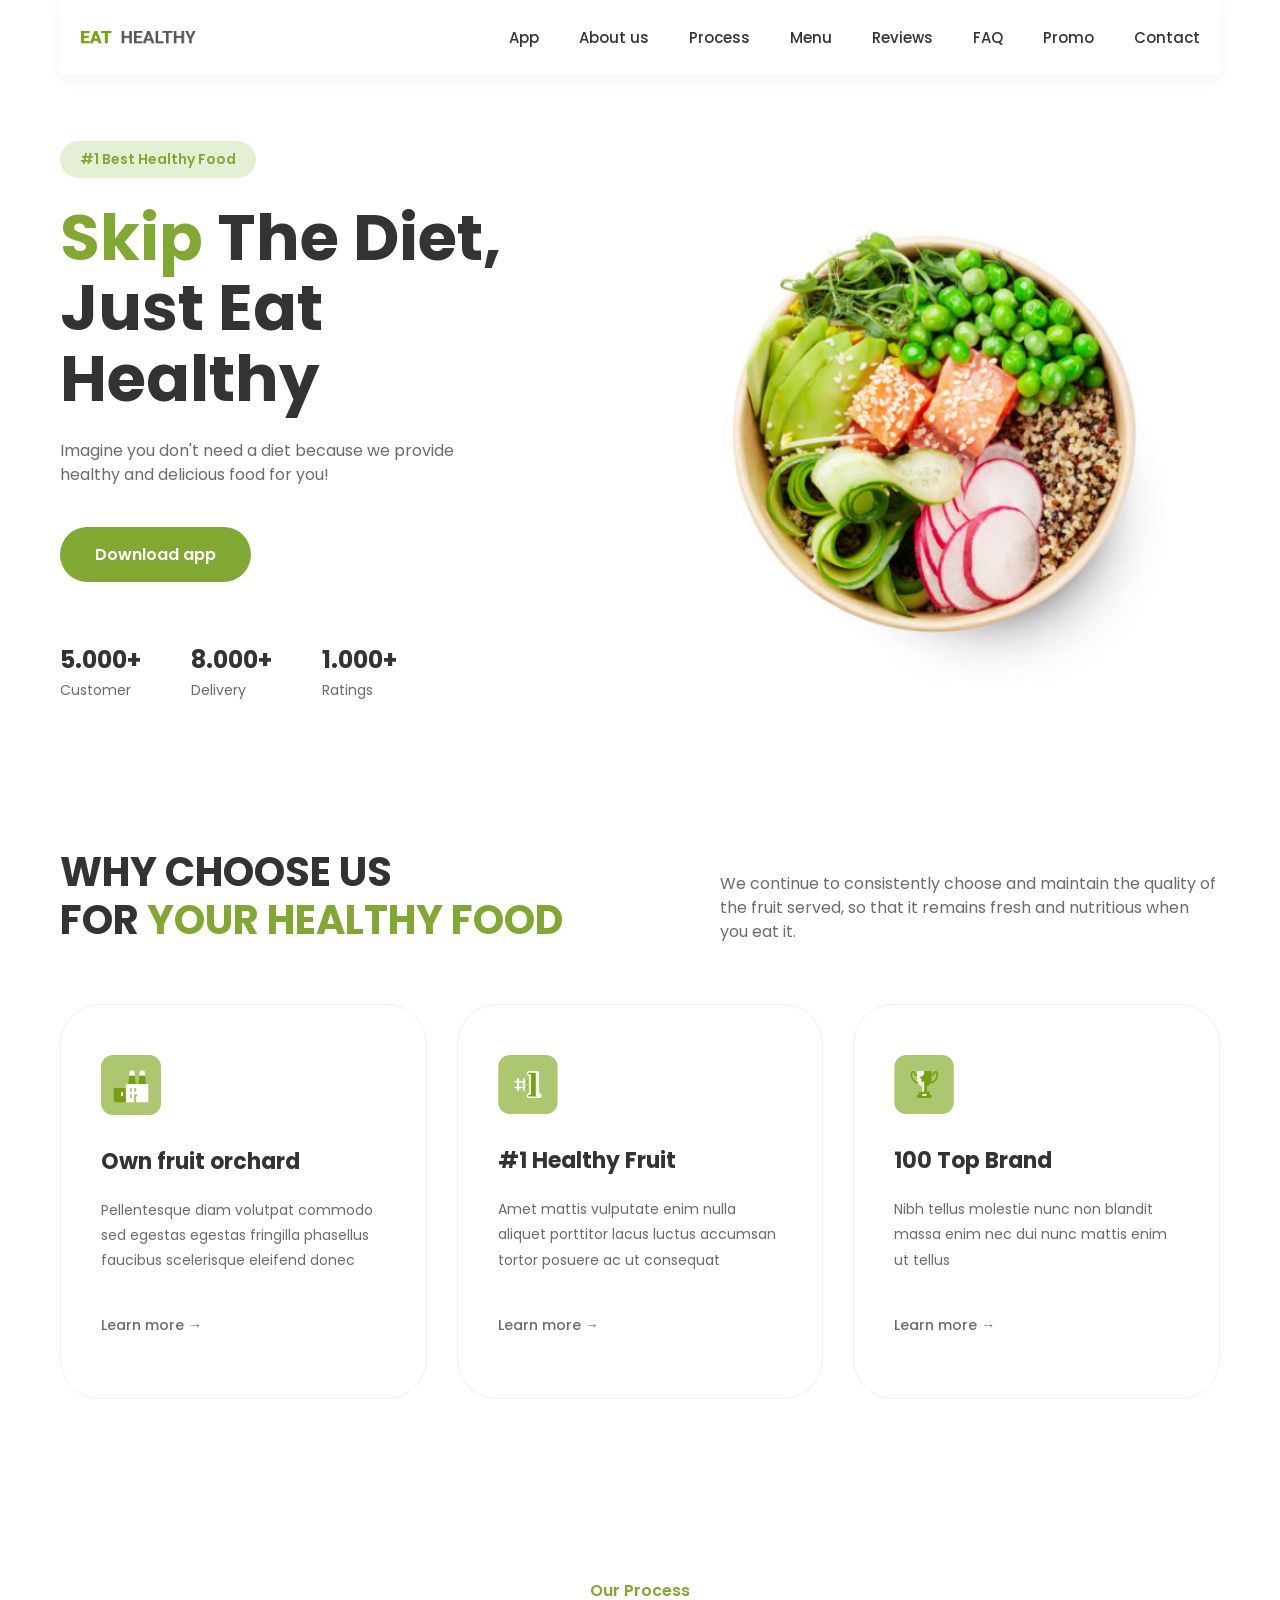
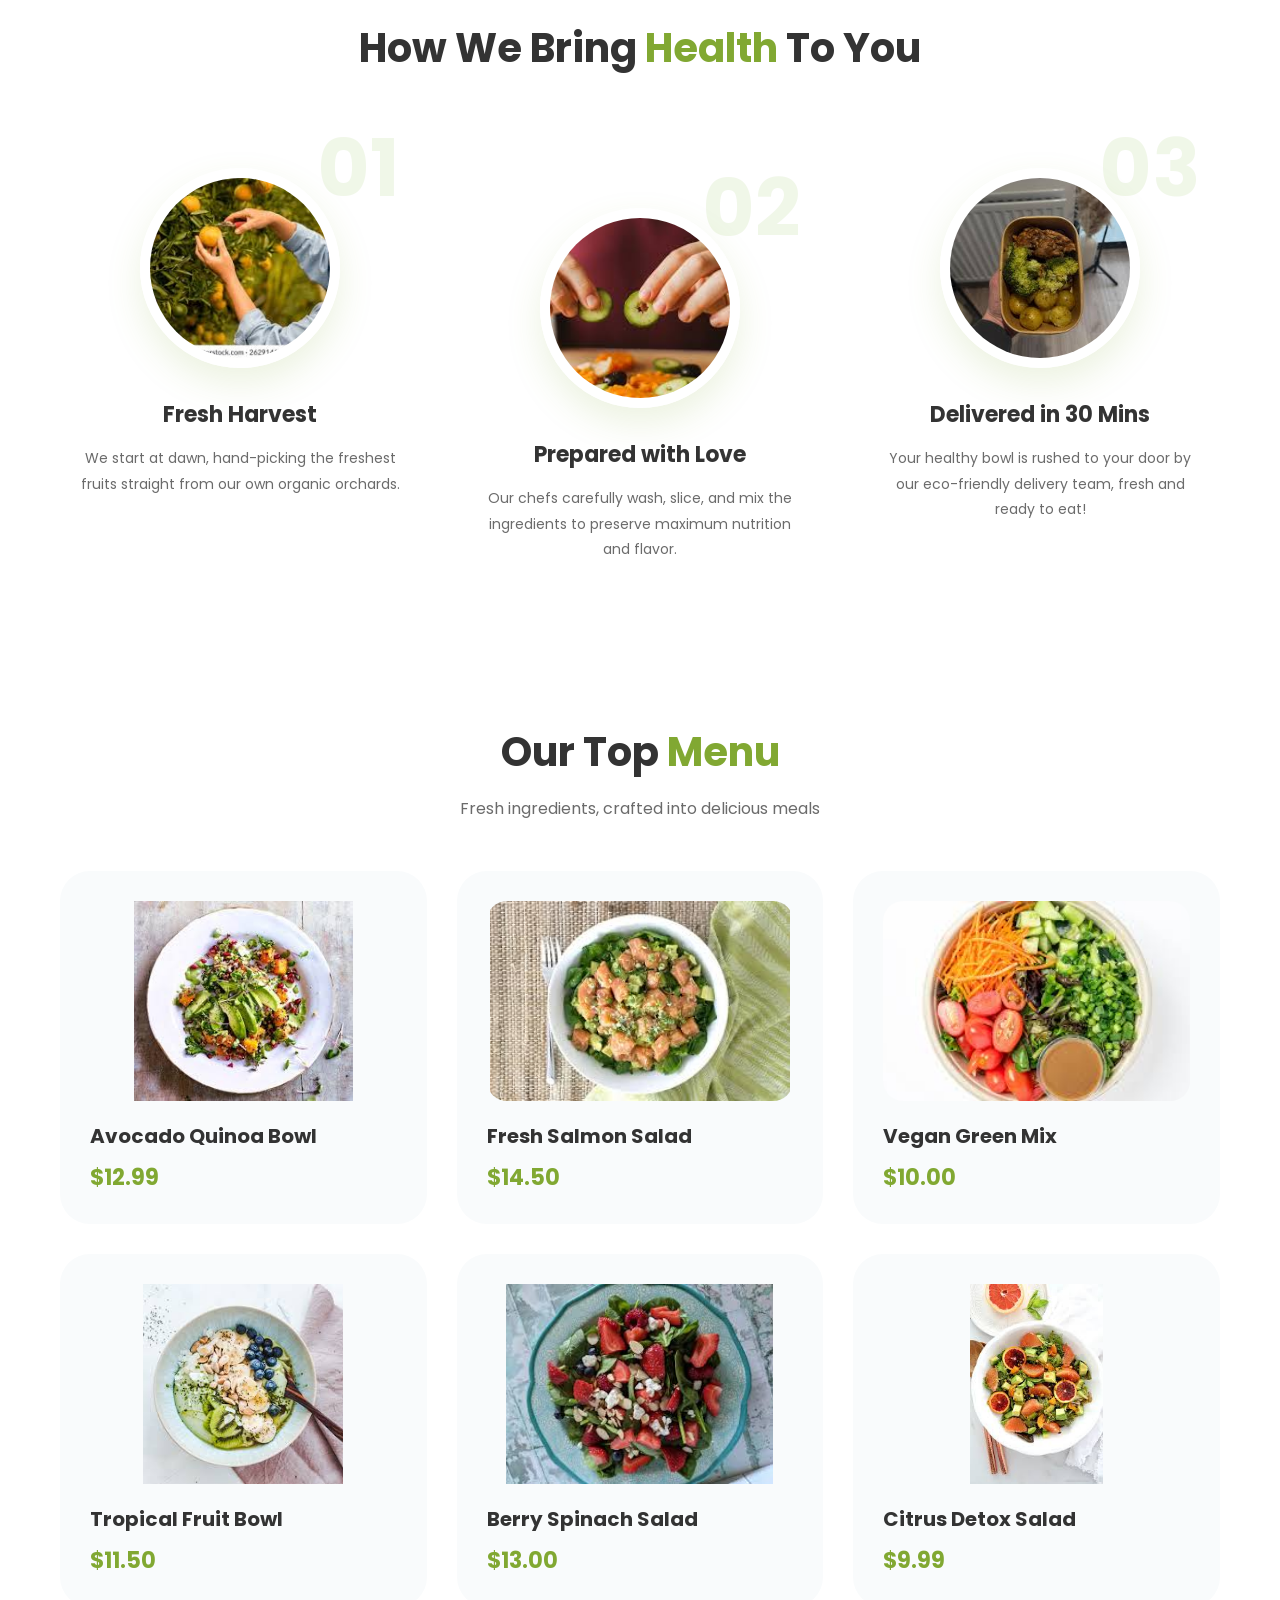
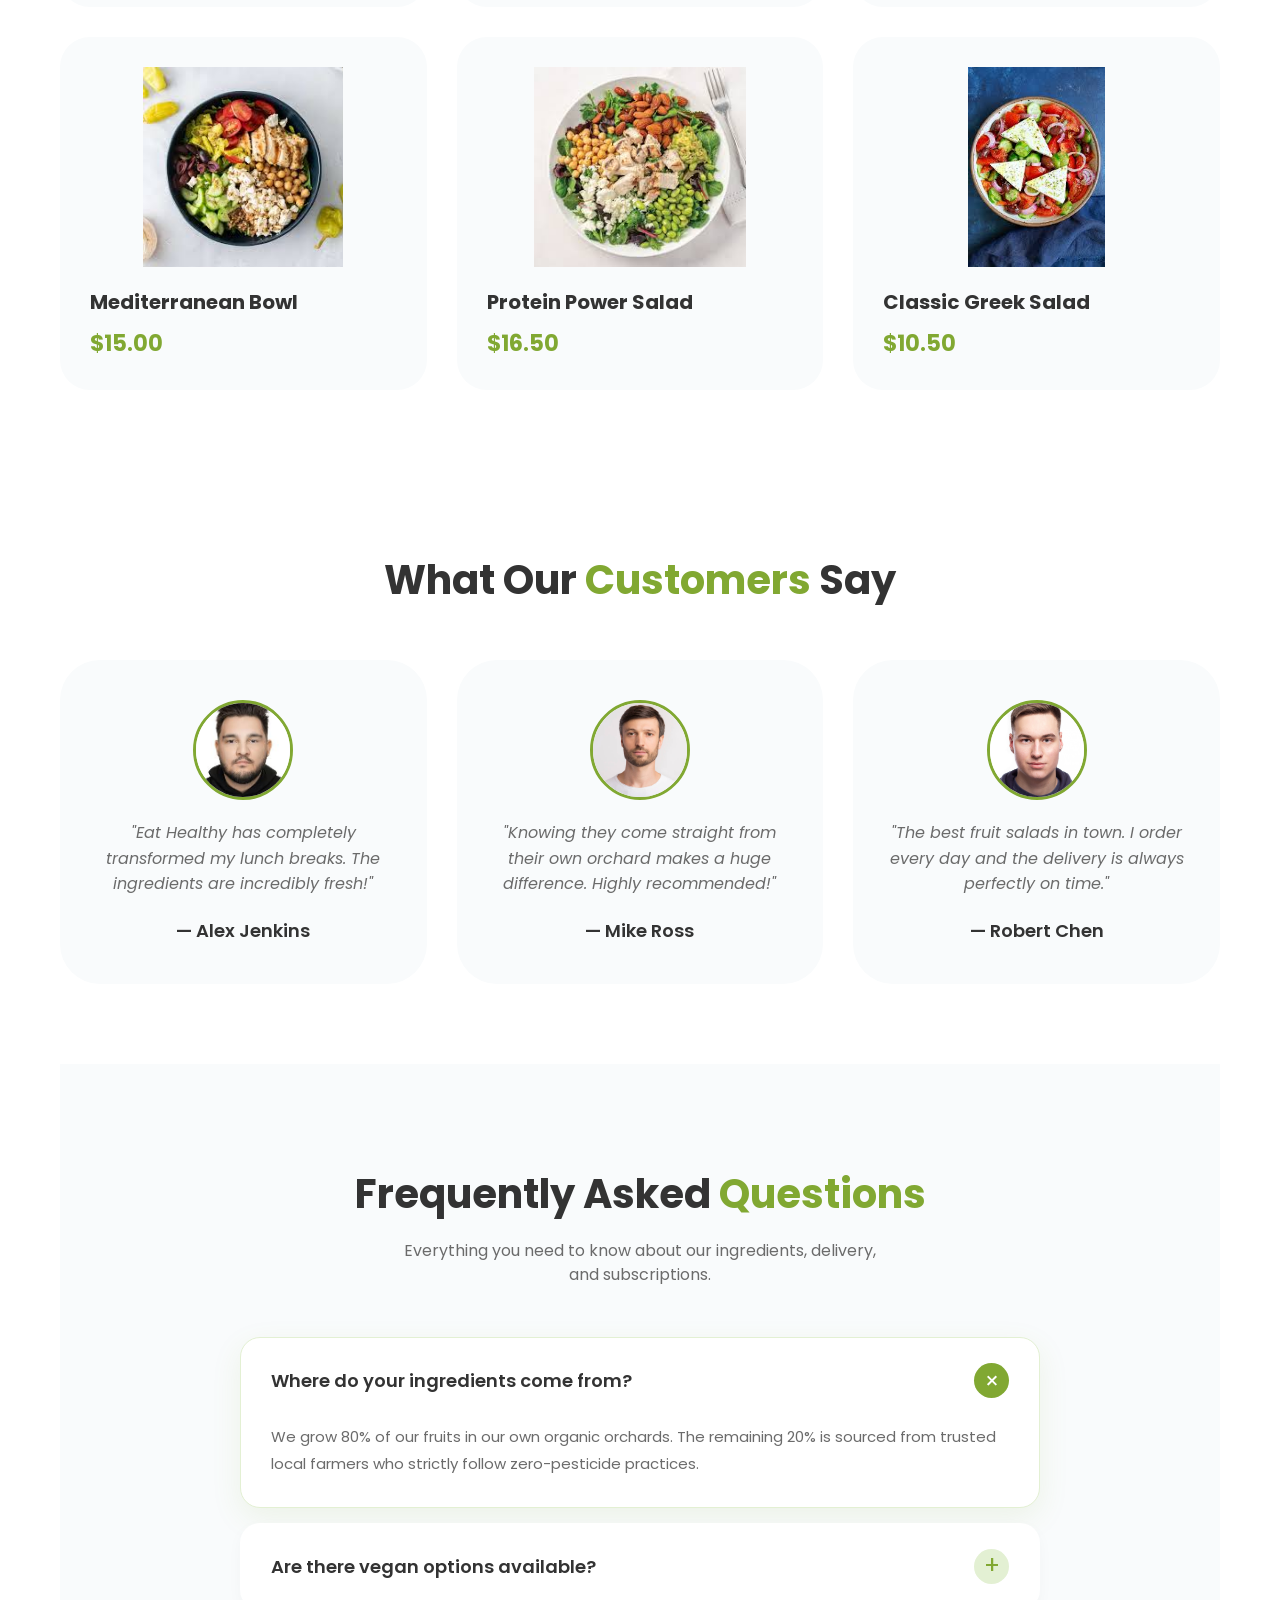
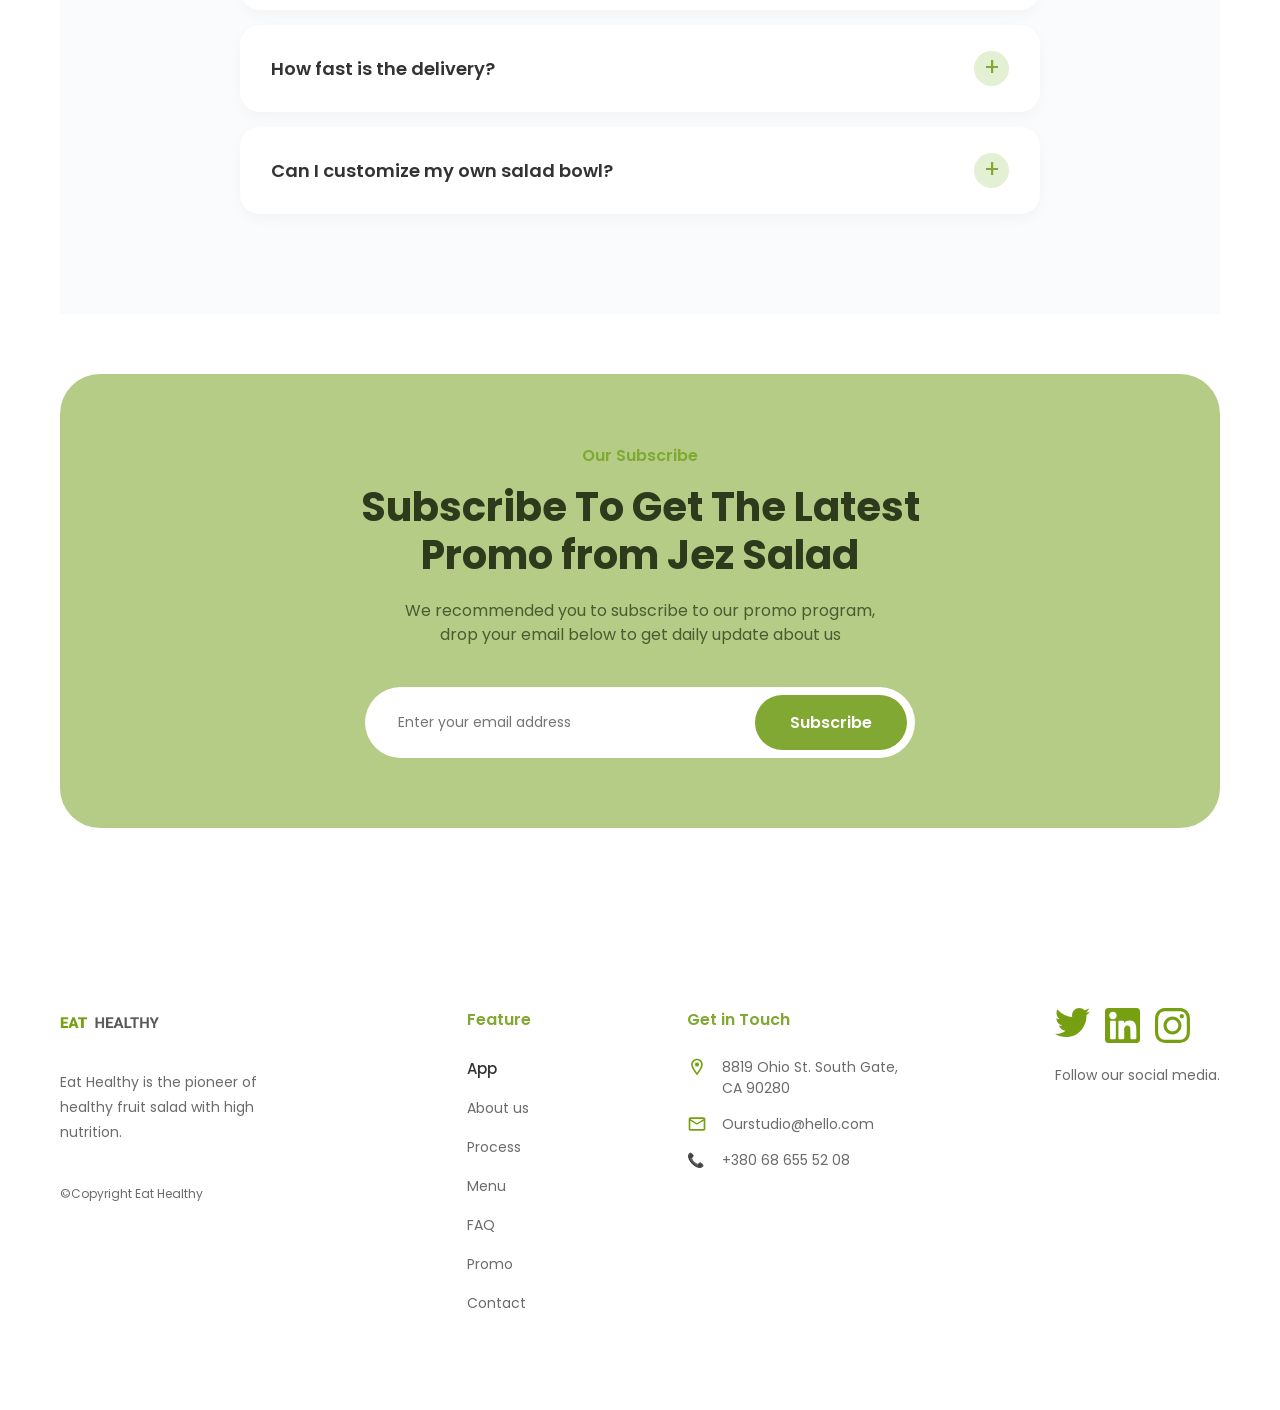
==== commit c58cfe88: "3" ====
--- a/index.html
+++ b/index.html
@@ -25,9 +25,11 @@
 
             <nav class="header__nav">
                 <ul class="header__menu">
+                    <li><a href="index.html#hero" class="header__link">App</a></li>
                     <li><a href="index.html#about" class="header__link">About us</a></li>
                     <li><a href="index.html#process" class="header__link">Process</a></li>
                     <li><a href="index.html#menu" class="header__link">Menu</a></li>
+                    <li><a href="index.html#reviews" class="header__link">Reviews</a></li>
                     <li><a href="index.html#faq" class="header__link">FAQ</a></li>
                     <li><a href="index.html#promo" class="header__link">Promo</a></li>
                     <li><a href="index.html#contact" class="header__link">Contact</a></li>
@@ -200,7 +202,7 @@
                 </div>
             </section>
 
-           <section class="reviews">
+           <section id="reviews" class="reviews">
                 <div class="reviews__header">
                     <h2 class="reviews__title">What Our <span class="text-green">Customers</span> Say</h2>
                 </div>
--- a/style.css
+++ b/style.css
@@ -62,6 +62,7 @@
 .header__hamburger {
     display: none;
 }
+
 .header {
     padding: 20px 0; /* Трохи зменшив відступи, щоб при скролі хедер не займав забагато місця */
     display: flex;
